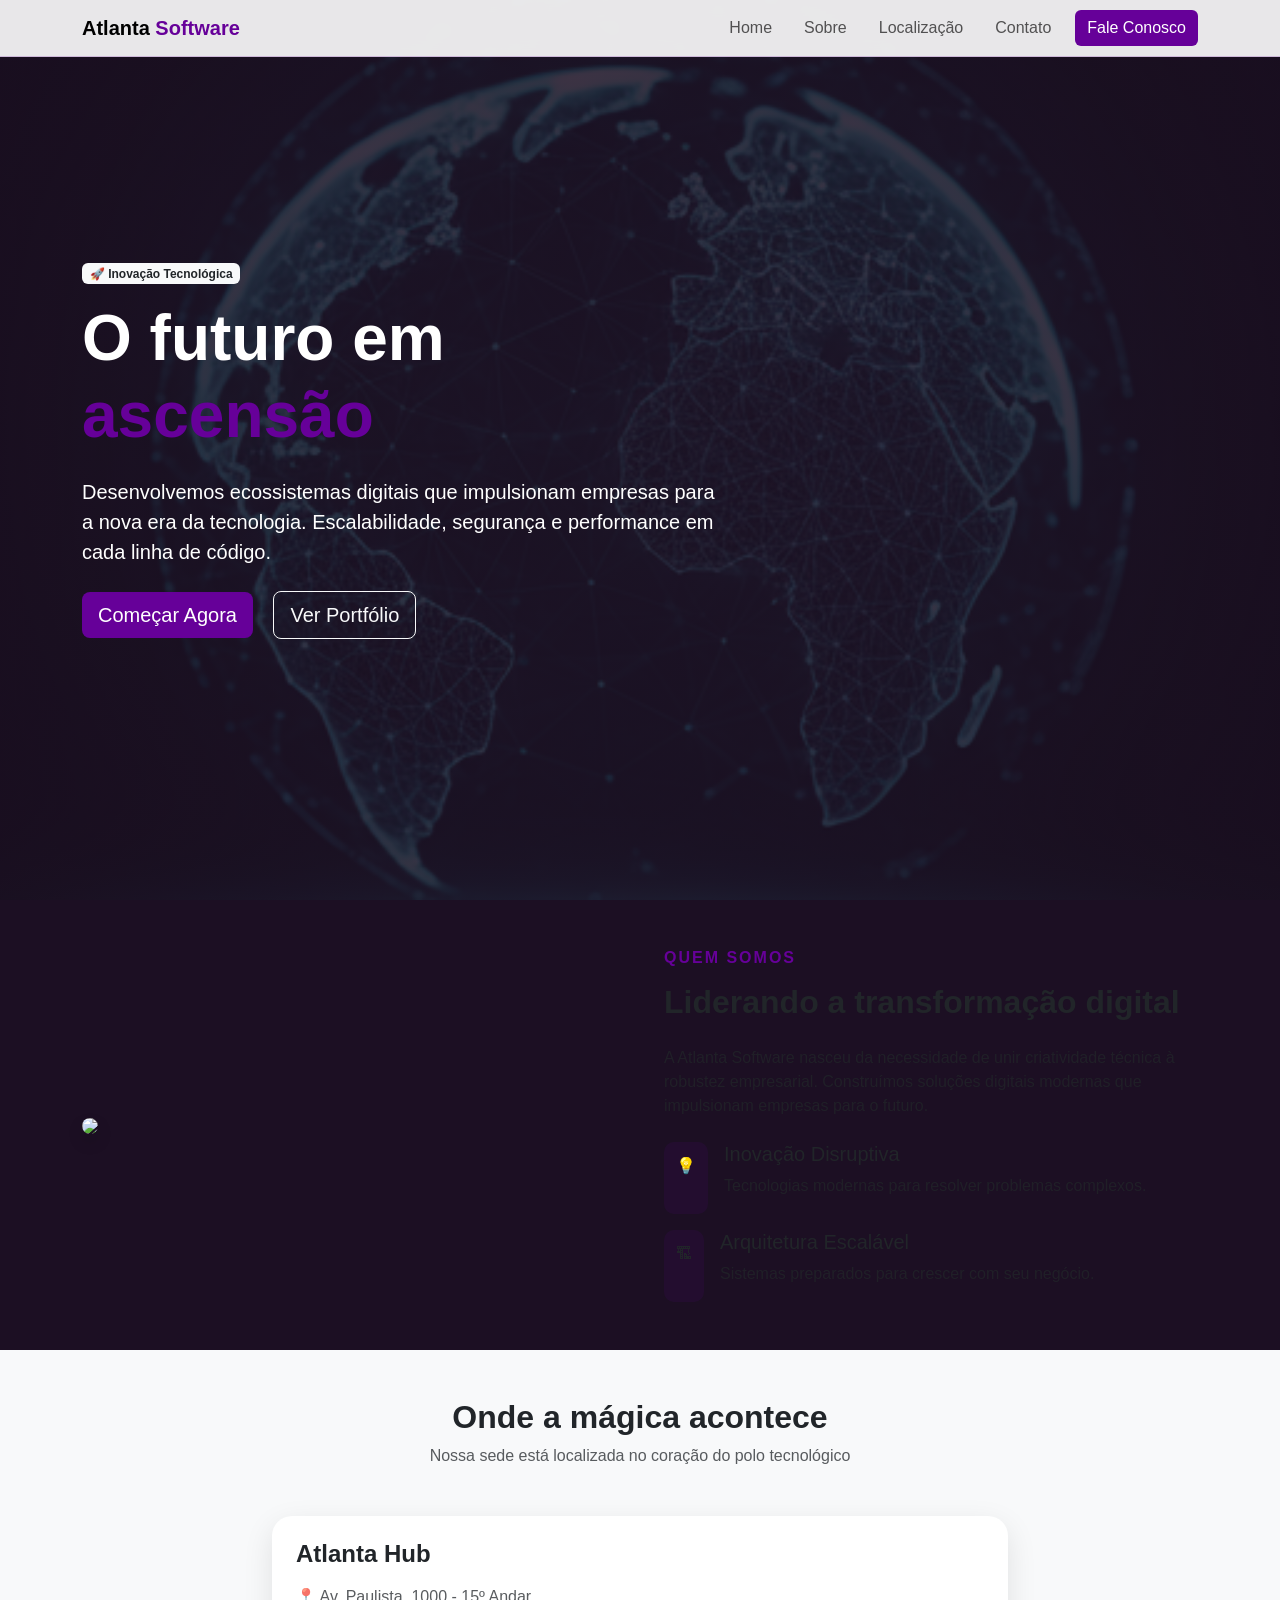
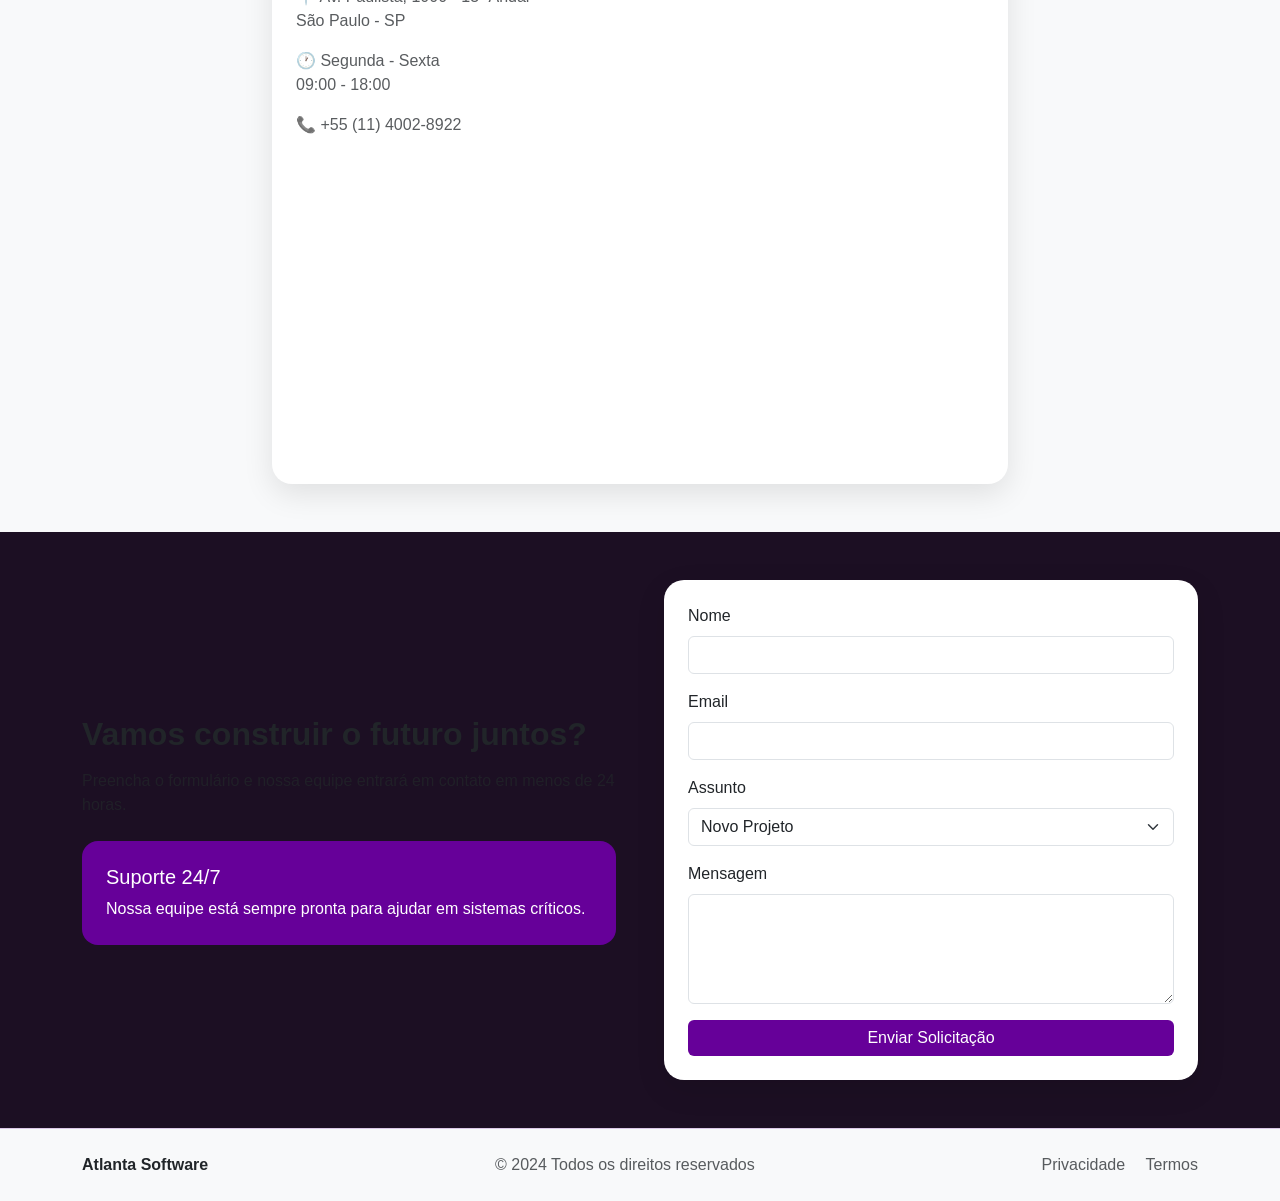
==== View/index.html @ e6441050 "parte visual do site" ====
<!DOCTYPE html>
<html lang="pt-BR">

<head>
<meta charset="UTF-8">
<meta name="viewport" content="width=device-width, initial-scale=1.0">

<title>Atlanta Software - O futuro em ascensão</title>
<link href="https://cdn.jsdelivr.net/npm/bootstrap@5.3.8/dist/css/bootstrap.min.css" rel="stylesheet" integrity="sha384-sRIl4kxILFvY47J16cr9ZwB07vP4J8+LH7qKQnuqkuIAvNWLzeN8tE5YBujZqJLB" crossorigin="anonymous">

<link rel="stylesheet" href="style.css">
<link rel="stylesheet" href="script.js">
</head>


<body>

<!-- NAVBAR -->
<nav class="navbar navbar-expand-lg fixed-top">
    <div class="container">
        <a class="navbar-brand fw-bold" href="#home">
            Atlanta <span style="color:#660099;">Software</span> 
        </a>

        <button class="navbar-toggler" data-bs-toggle="collapse" data-bs-target="#menu">
        <span class="navbar-toggler-icon"></span>
        </button>

        <div class="collapse navbar-collapse" id="menu">
            <ul class="navbar-nav ms-auto gap-3">

                <li class="nav-item">
                <a class="nav-link" href="#home">Home</a>
                </li>

                <li class="nav-item">
                <a class="nav-link" href="#sobre">Sobre</a>
                </li>

                <li class="nav-item">
                <a class="nav-link" href="#localizacao">Localização</a>
                </li>

                <li class="nav-item">
                <a class="nav-link" href="#contato">Contato</a>
                </li>

            </ul>

            <a class="btn btn-primary-custom ms-3">Fale Conosco</a>

        </div>
    </div>
</nav>

<!-- HOME -->
<section id="home" class="hero">

    <div class="container">

        <div class="row">
            <div class="col-lg-7">

                <span class="badge bg-light text-dark mb-3">
                🚀 Inovação Tecnológica
                </span>

                <h1 class="display-3 fw-bold mb-4">
                O futuro em <span style="color:#660099;">ascensão</span>
                </h1>

                <p class="lead mb-4">
                Desenvolvemos ecossistemas digitais que impulsionam empresas para a nova era da tecnologia.
                Escalabilidade, segurança e performance em cada linha de código.
                </p>

                <button class="btn btn-primary-custom btn-lg me-3">
                Começar Agora
                </button>

                <button class="btn btn-outline-light btn-lg">
                Ver Portfólio
                </button>

            </div>
        </div>

    </div>

</section>



<section id="sobre" class="py-5">

<div class="container">

<div class="row align-items-center g-5">

<div class="col-lg-6">

<img class="img-fluid rounded-4 shadow"
src="https://images.unsplash.com/photo-1551434678-e076c223a692">

</div>

<div class="col-lg-6">

<h6 class="section-title mb-3">
Quem Somos
</h6>

<h2 class="fw-bold mb-4">
Liderando a transformação digital
</h2>

<p class="text-muted mb-4">
A Atlanta Software nasceu da necessidade de unir criatividade técnica à robustez empresarial.
Construímos soluções digitais modernas que impulsionam empresas para o futuro.
</p>

<div class="d-flex gap-3 mb-3">

<div class="feature-icon">
💡
</div>

<div>
<h5>Inovação Disruptiva</h5>
<p class="text-muted">
Tecnologias modernas para resolver problemas complexos.
</p>
</div>

</div>

<div class="d-flex gap-3">

<div class="feature-icon">
🏗
</div>

<div>
<h5>Arquitetura Escalável</h5>
<p class="text-muted">
Sistemas preparados para crescer com seu negócio.
</p>
</div>

</div>

</div>

</div>

</div>

</section>


<!-- LOCALIZAÇÃO -->

<section id="localizacao" class="py-5 bg-light">

<div class="container">

<div class="text-center mb-5">

<h2 class="fw-bold">
Onde a mágica acontece
</h2>

<p class="text-muted">
Nossa sede está localizada no coração do polo tecnológico
</p>

</div>

<div class="row justify-content-center">

<div class="col-lg-8">

<div class="location-card p-4">

<h4 class="fw-bold mb-3">
Atlanta Hub
</h4>

<p class="text-muted">

📍 Av. Paulista, 1000 - 15º Andar<br>
São Paulo - SP

</p>

<p class="text-muted">

🕐 Segunda - Sexta<br>
09:00 - 18:00

</p>

<p class="text-muted">

📞 +55 (11) 4002-8922

</p>

<iframe
src="https://www.google.com/maps?q=Av%20Paulista&output=embed"
width="100%"
height="300"
style="border:0;border-radius:15px;">
</iframe>

</div>

</div>

</div>

</div>

</section>


<!-- CONTATO -->

<section id="contato" class="py-5">

<div class="container">

<div class="row g-5 align-items-center">

<div class="col-lg-6">

<h2 class="fw-bold mb-3">
Vamos construir o futuro juntos?
</h2>

<p class="text-muted mb-4">
Preencha o formulário e nossa equipe entrará em contato em menos de 24 horas.
</p>

<div class="p-4 text-white rounded-4" style="background:#660099">

<h5>Suporte 24/7</h5>

<p class="mb-0">
Nossa equipe está sempre pronta para ajudar em sistemas críticos.
</p>

</div>

</div>

<div class="col-lg-6">

<div class="contact-card p-4">

<form>

<div class="mb-3">
<label class="form-label">Nome</label>
<input type="text" class="form-control">
</div>

<div class="mb-3">
<label class="form-label">Email</label>
<input type="email" class="form-control">
</div>

<div class="mb-3">
<label class="form-label">Assunto</label>
<select class="form-select">
<option>Novo Projeto</option>
<option>Consultoria</option>
<option>Suporte</option>
</select>
</div>

<div class="mb-3">
<label class="form-label">Mensagem</label>
<textarea class="form-control" rows="4"></textarea>
</div>

<button class="btn btn-primary-custom w-100">
Enviar Solicitação
</button>

</form>

</div>

</div>

</div>

</div>

</section>


<!-- FOOTER -->

<footer class="py-4 bg-light">

<div class="container">

<div class="d-flex flex-column flex-md-row justify-content-between align-items-center">

<strong>Atlanta Software</strong>

<p class="text-muted mb-0">
© 2024 Todos os direitos reservados
</p>

<div>

<a href="#" class="me-3 text-decoration-none text-muted">
Privacidade
</a>

<a href="#" class="text-decoration-none text-muted">
Termos
</a>

</div>

</div>

</div>

</footer>


<script src="https://cdn.jsdelivr.net/npm/bootstrap@5.3.8/dist/js/bootstrap.bundle.min.js" integrity="sha384-FKyoEForCGlyvwx9Hj09JcYn3nv7wiPVlz7YYwJrWVcXK/BmnVDxM+D2scQbITxI" crossorigin="anonymous"></script>

</body>
</html>
---- View/style.css ----
body{
font-family: 'Space Grotesk', sans-serif;
background:#1c0f23;
}

:root{
--primary:#660099;
--dark:#1c0f23;
}

.navbar{
background:rgba(255,255,255,0.9);
backdrop-filter:blur(10px);
border-bottom:1px solid rgba(102,0,153,0.2);
}

.btn-primary-custom{
background:var(--primary);
color:white;
border:none;
}

.btn-primary-custom:hover{
background:#53007a;
}

.hero{
min-height:100vh;
display:flex;
align-items:center;
background-image:
linear-gradient(rgba(28,15,35,0.85),rgba(28,15,35,0.85)),
url("../View/image/world.png");
background-size:cover;
background-position:center;
color:white;
}

.section-title{
color:var(--primary);
font-weight:bold;
text-transform:uppercase;
letter-spacing:2px;
}

.feature-icon{
background:rgba(102,0,153,0.1);
padding:12px;
border-radius:10px;
}

.location-card{
background:white;
border-radius:20px;
box-shadow:0 10px 30px rgba(0,0,0,0.1);
}

.contact-card{
background:white;
border-radius:20px;
box-shadow:0 10px 30px rgba(0,0,0,0.1);
}

footer{
border-top:1px solid rgba(102,0,153,0.2);
}
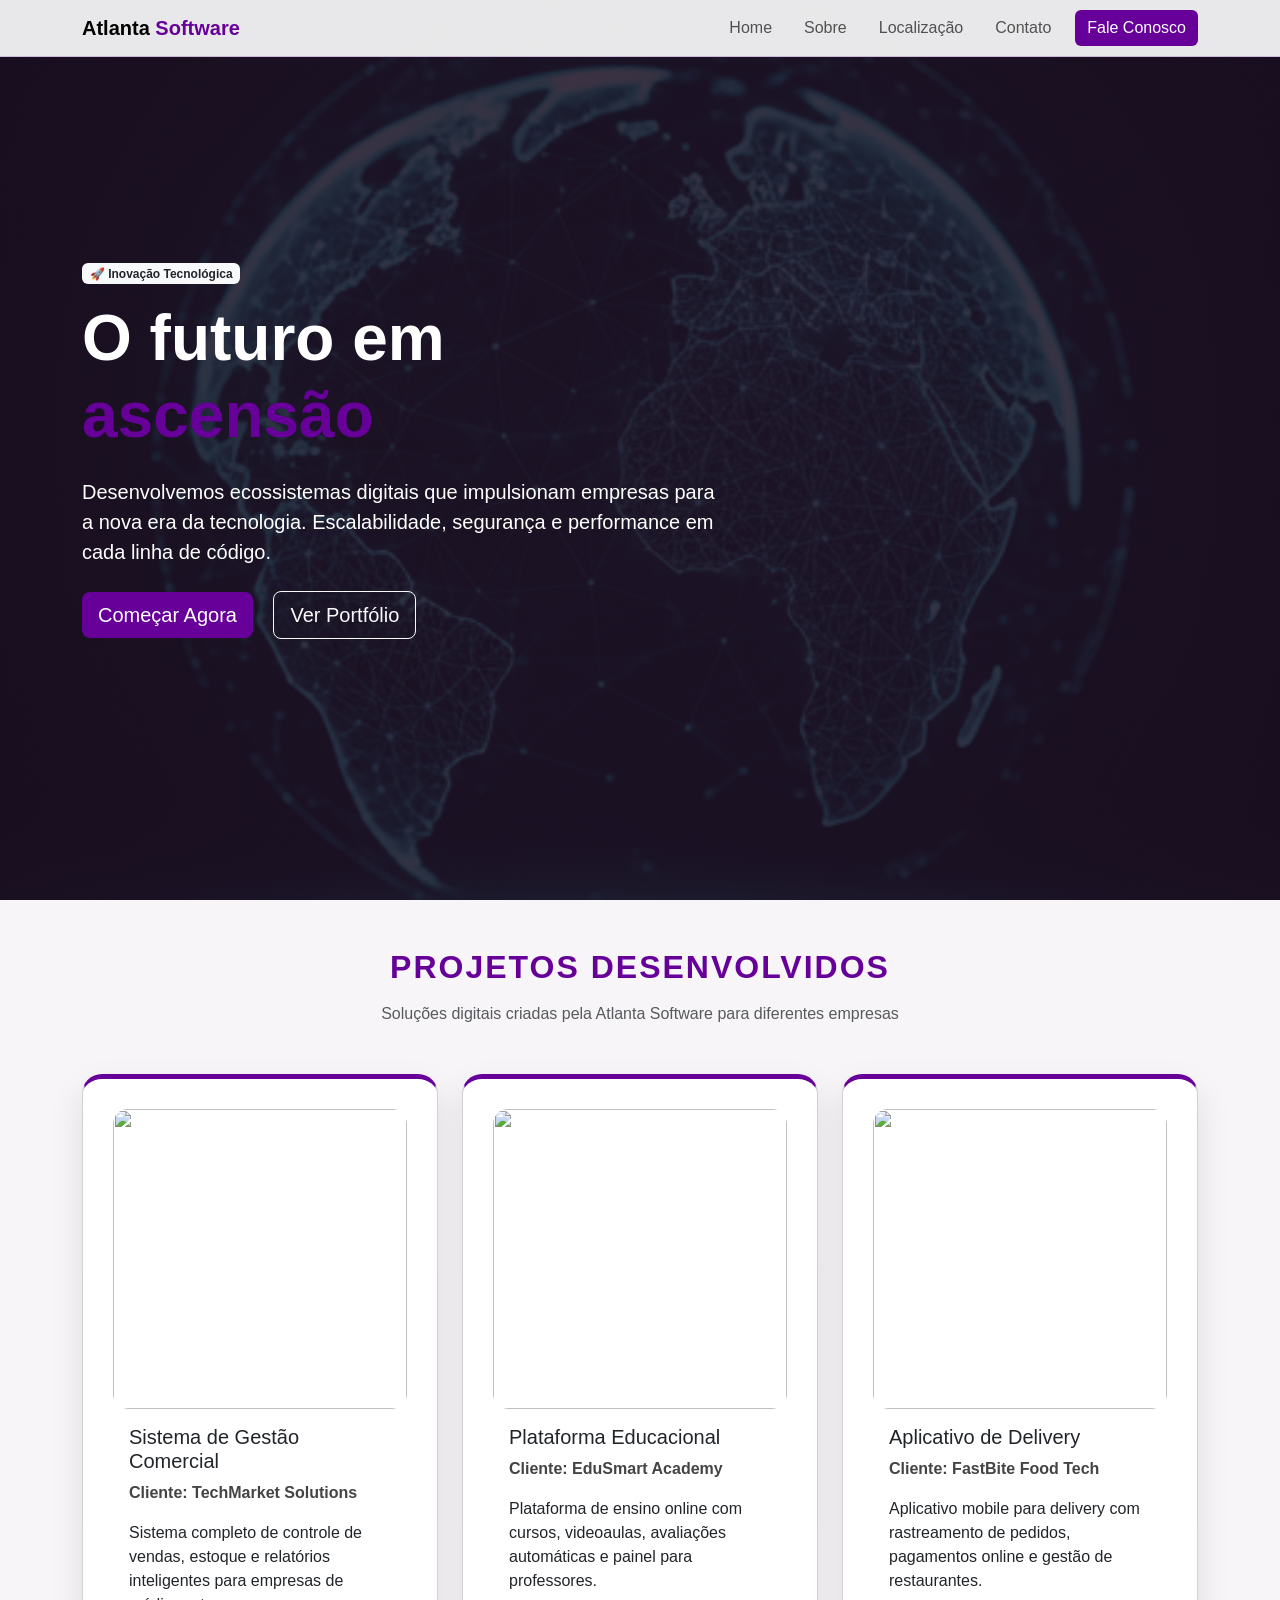
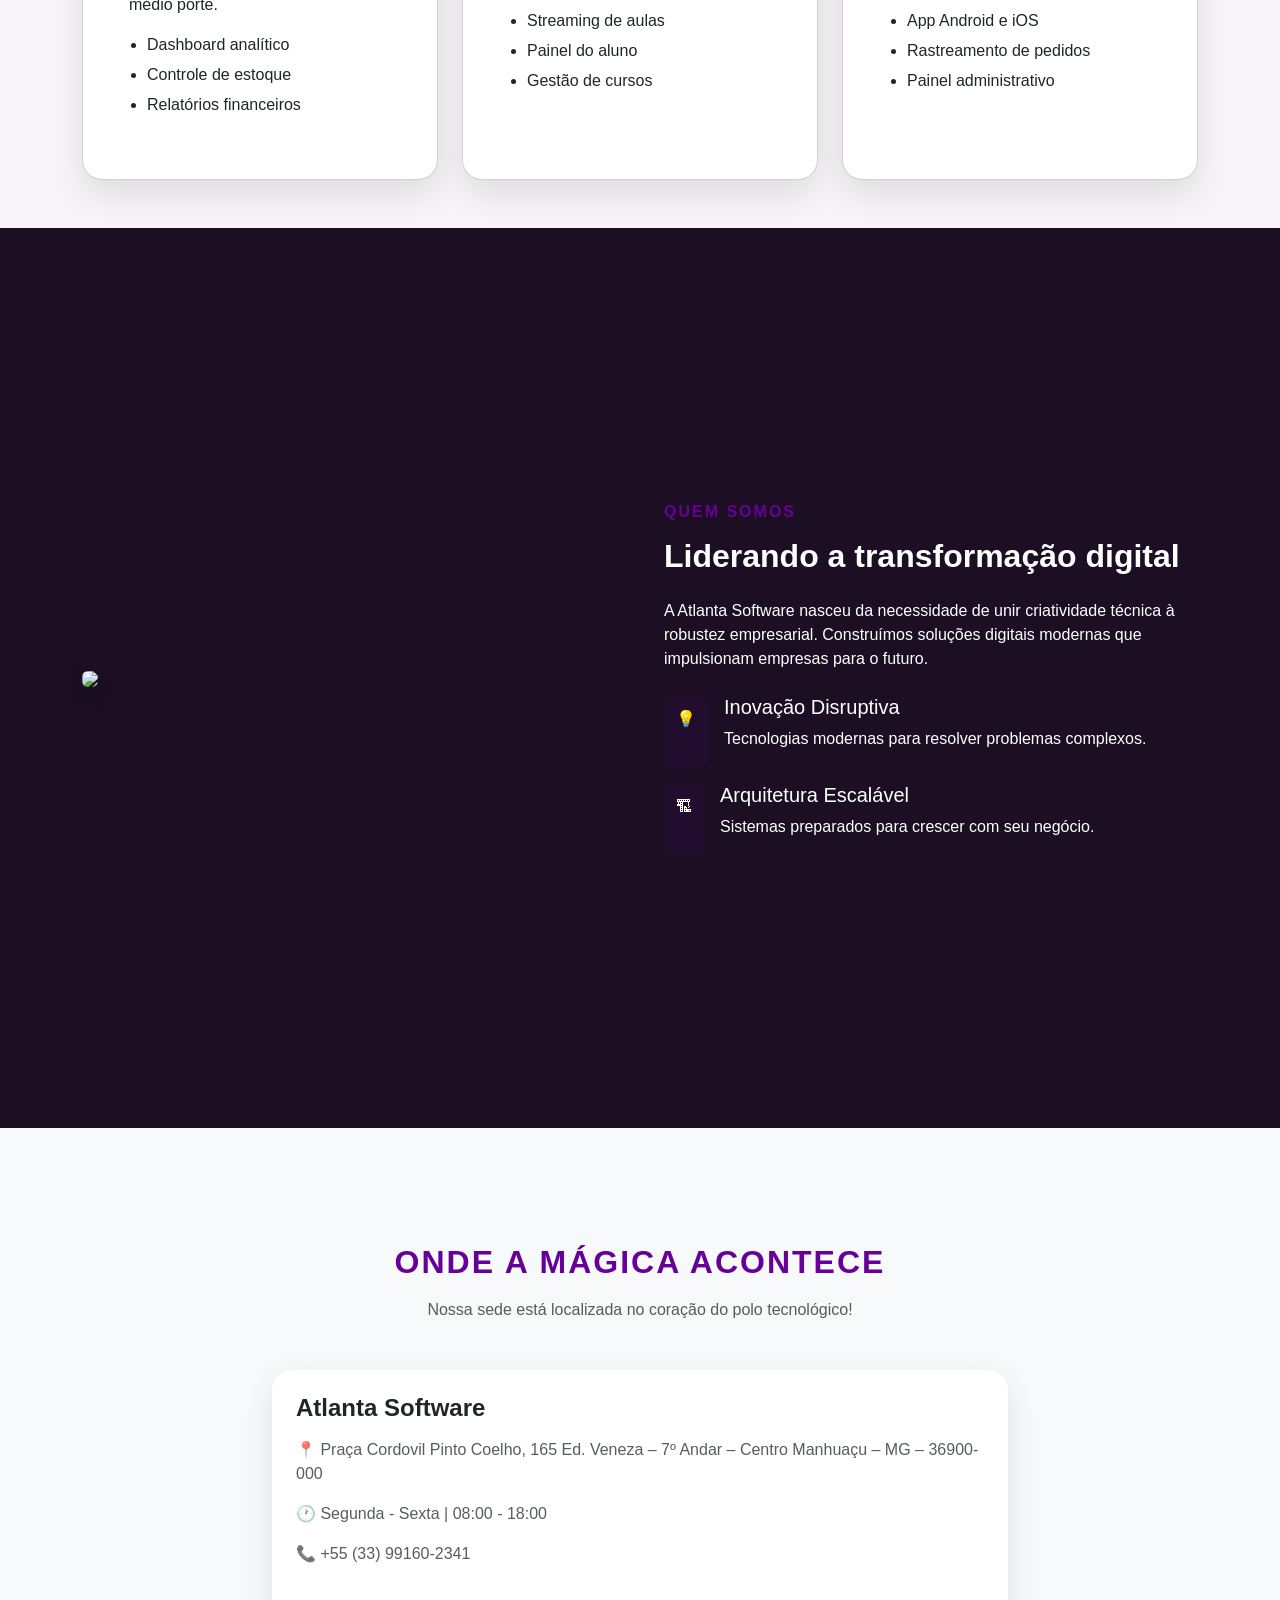
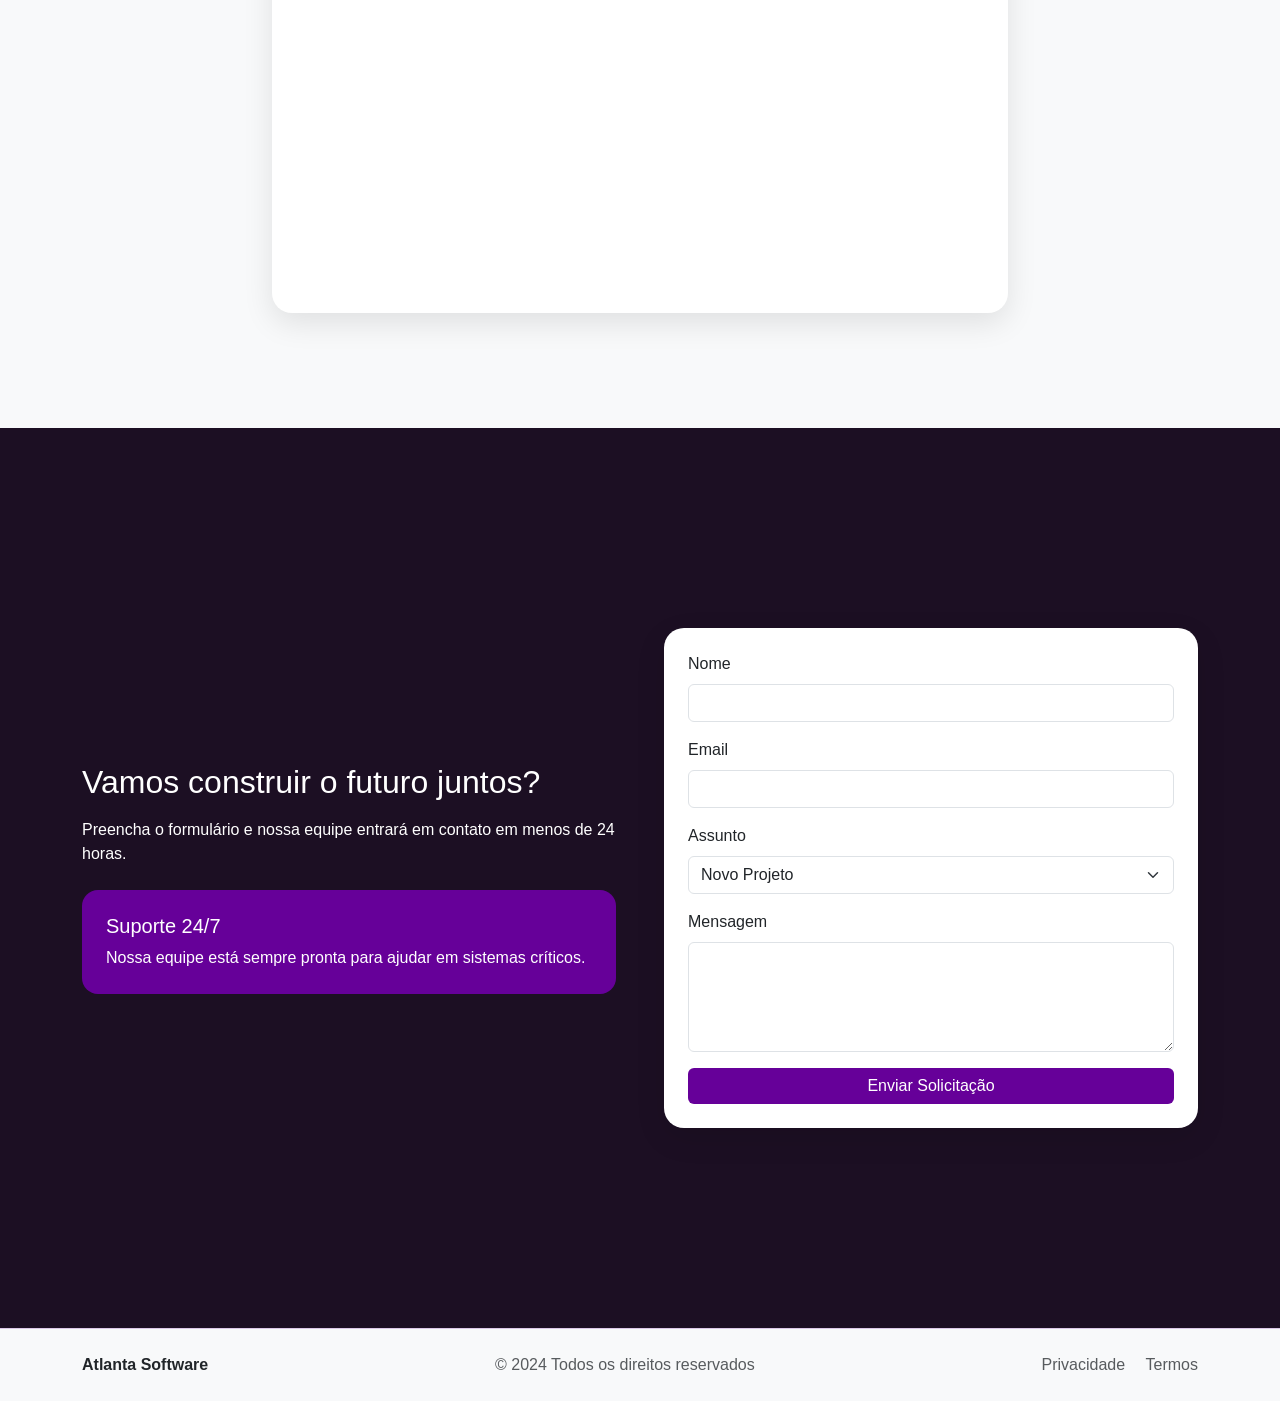
==== commit 30f2e395: "projetos desenvolvidos" ====
--- a/View/index.html
+++ b/View/index.html
@@ -55,7 +55,6 @@
 
 <!-- HOME -->
 <section id="home" class="hero">
-
     <div class="container">
 
         <div class="row">
@@ -86,253 +85,278 @@
         </div>
 
     </div>
-
-</section>
-
-
-
+</section>
+
+<!-- PROJETOS -->
+<section id="projetos" class="py-5">
+    <div class="container">
+
+        <div class="text-center mb-5">
+            <h2 class="section-title mb-3">Projetos Desenvolvidos</h2>
+
+            <p class="text-muted">
+            Soluções digitais criadas pela Atlanta Software para diferentes empresas
+            </p>
+        </div>
+
+        <div class="row g-4">
+
+            <!-- Projeto 1 -->    
+            <div class="col-md-6 col-lg-4">
+                <div class="card projeto-card h-100">
+
+                    <img src="../View/image/PROJ1.jpg"
+                    class="card-img-top">
+
+                    <div class="card-body">
+                        <h5 class="card-title">Sistema de Gestão Comercial</h5>
+
+                        <p class="projeto-cliente">
+                        Cliente: TechMarket Solutions
+                        </p>
+
+                        <p class="card-text">
+                        Sistema completo de controle de vendas, estoque e relatórios
+                        inteligentes para empresas de médio porte.
+                        </p>
+
+                        <ul>
+                        <li>Dashboard analítico</li>
+                        <li>Controle de estoque</li>
+                        <li>Relatórios financeiros</li>
+                        </ul>
+                    </div>
+
+                </div>
+
+            </div>
+
+
+            <!-- Projeto 2 -->
+            <div class="col-md-6 col-lg-4">
+                <div class="card projeto-card h-100">
+
+                    <img src="../View/image/PROJ2.jpg"
+                    class="card-img-top">
+
+                    <div class="card-body">
+                        <h5 class="card-title">Plataforma Educacional</h5>
+
+                        <p class="projeto-cliente">
+                        Cliente: EduSmart Academy
+                        </p>
+
+                        <p class="card-text">
+                        Plataforma de ensino online com cursos, videoaulas,
+                        avaliações automáticas e painel para professores.
+                        </p>
+
+                        <ul>
+                        <li>Streaming de aulas</li>
+                        <li>Painel do aluno</li>
+                        <li>Gestão de cursos</li>
+                        </ul>
+                    </div>
+
+                </div>
+            </div>
+
+            <!-- Projeto 3 -->
+            <div class="col-md-6 col-lg-4">
+                <div class="card projeto-card h-100">
+
+                    <img src="../View/image/PROJ3.jpg"
+                    class="card-img-top">
+
+                    <div class="card-body">
+                        <h5 class="card-title">Aplicativo de Delivery</h5>
+
+                        <p class="projeto-cliente">
+                        Cliente: FastBite Food Tech
+                        </p>
+
+                        <p class="card-text">
+                        Aplicativo mobile para delivery com rastreamento
+                        de pedidos, pagamentos online e gestão de restaurantes.
+                        </p>
+
+                        <ul>
+                        <li>App Android e iOS</li>
+                        <li>Rastreamento de pedidos</li>
+                        <li>Painel administrativo</li>
+                        </ul>
+                    </div>
+                </div>
+            </div>
+
+        </div>
+
+    </div>
+</section>
+
+<!-- SOBRE -->
 <section id="sobre" class="py-5">
-
-<div class="container">
-
-<div class="row align-items-center g-5">
-
-<div class="col-lg-6">
-
-<img class="img-fluid rounded-4 shadow"
-src="https://images.unsplash.com/photo-1551434678-e076c223a692">
-
-</div>
-
-<div class="col-lg-6">
-
-<h6 class="section-title mb-3">
-Quem Somos
-</h6>
-
-<h2 class="fw-bold mb-4">
-Liderando a transformação digital
-</h2>
-
-<p class="text-muted mb-4">
-A Atlanta Software nasceu da necessidade de unir criatividade técnica à robustez empresarial.
-Construímos soluções digitais modernas que impulsionam empresas para o futuro.
-</p>
-
-<div class="d-flex gap-3 mb-3">
-
-<div class="feature-icon">
-💡
-</div>
-
-<div>
-<h5>Inovação Disruptiva</h5>
-<p class="text-muted">
-Tecnologias modernas para resolver problemas complexos.
-</p>
-</div>
-
-</div>
-
-<div class="d-flex gap-3">
-
-<div class="feature-icon">
-🏗
-</div>
-
-<div>
-<h5>Arquitetura Escalável</h5>
-<p class="text-muted">
-Sistemas preparados para crescer com seu negócio.
-</p>
-</div>
-
-</div>
-
-</div>
-
-</div>
-
-</div>
-
+    <div class="container">
+
+        <div class="row align-items-center g-5">
+                <div class="col-lg-6">
+                    <img class="img-fluid rounded-2 shadow"
+                    src="../View/image/modelo.jpg">
+                </div>
+
+                <div class="col-lg-6 text-white">
+                    <h6 class="section-title mb-3"> Quem Somos </h6>
+                    <h2 class="fw-bold mb-4"> Liderando a transformação digital </h2>
+                    <p class="mb-4 fst-normal">
+                    A Atlanta Software nasceu da necessidade de unir criatividade técnica à robustez empresarial.
+                    Construímos soluções digitais modernas que impulsionam empresas para o futuro.
+                    </p>
+
+                    <div class="d-flex gap-3 mb-3">
+                        <div class="feature-icon">💡</div>
+                        <div>
+                            <h5>Inovação Disruptiva</h5>
+                            <p class="fst-normal">Tecnologias modernas para resolver problemas complexos.</p>
+                        </div>
+                    </div>
+
+                    <div class="d-flex gap-3">
+                        <div class="feature-icon">🏗</div>
+                        <div>
+                            <h5>Arquitetura Escalável</h5>
+                            <p class="fst-normal">Sistemas preparados para crescer com seu negócio.</p>
+                        </div>
+                    </div>
+                </div>
+        </div>
+
+    </div>
 </section>
 
 
 <!-- LOCALIZAÇÃO -->
-
 <section id="localizacao" class="py-5 bg-light">
-
-<div class="container">
-
-<div class="text-center mb-5">
-
-<h2 class="fw-bold">
-Onde a mágica acontece
-</h2>
-
-<p class="text-muted">
-Nossa sede está localizada no coração do polo tecnológico
-</p>
-
-</div>
-
-<div class="row justify-content-center">
-
-<div class="col-lg-8">
-
-<div class="location-card p-4">
-
-<h4 class="fw-bold mb-3">
-Atlanta Hub
-</h4>
-
-<p class="text-muted">
-
-📍 Av. Paulista, 1000 - 15º Andar<br>
-São Paulo - SP
-
-</p>
-
-<p class="text-muted">
-
-🕐 Segunda - Sexta<br>
-09:00 - 18:00
-
-</p>
-
-<p class="text-muted">
-
-📞 +55 (11) 4002-8922
-
-</p>
-
-<iframe
-src="https://www.google.com/maps?q=Av%20Paulista&output=embed"
-width="100%"
-height="300"
-style="border:0;border-radius:15px;">
-</iframe>
-
-</div>
-
-</div>
-
-</div>
-
-</div>
-
+    <div class="container">
+
+        <div class="text-center mb-5">
+            <h2 class="section-title mb-3">
+            Onde a mágica acontece
+            </h2>
+
+            <p class="text-muted">
+            Nossa sede está localizada no coração do polo tecnológico!
+            </p>
+        </div>
+
+        <div class="row justify-content-center">
+            <div class="col-lg-8">
+                <div class="location-card p-4">
+                    <h4 class="fw-bold mb-3"> Atlanta Software </h4>
+
+                    <p class="text-muted">📍 Praça Cordovil Pinto Coelho, 165 Ed. Veneza – 7º Andar – Centro Manhuaçu – MG – 36900-000</p>
+
+                    <p class="text-muted">🕐 Segunda - Sexta | 08:00 - 18:00 </p>
+
+                    <p class="text-muted"> 📞 +55 (33) 99160-2341 </p>
+
+                    <iframe
+                        src="https://www.google.com/maps/embed?pb=!1m18!1m12!1m3!1d7486.0729296639165!2d-42.04357100642091!3d-20.2573224!2m3!1f0!2f0!3f0!3m2!1i1024!2i768!4f13.1!3m3!1m2!1s0xbb03e64a7d67b3%3A0xe2b5418322b413de!2sPra%C3%A7a%20Cordovil%20Pinto%20Coelho!5e0!3m2!1spt-BR!2sbr!4v1773169496771!5m2!1spt-BR!2sbr"
+                        width="100%"
+                        height="300"
+                        style="border:0;border-radius:15px;">
+                    </iframe>
+                </div>
+            </div>
+        </div>
+
+    </div>
 </section>
 
 
 <!-- CONTATO -->
-
 <section id="contato" class="py-5">
-
-<div class="container">
-
-<div class="row g-5 align-items-center">
-
-<div class="col-lg-6">
-
-<h2 class="fw-bold mb-3">
-Vamos construir o futuro juntos?
-</h2>
-
-<p class="text-muted mb-4">
-Preencha o formulário e nossa equipe entrará em contato em menos de 24 horas.
-</p>
-
-<div class="p-4 text-white rounded-4" style="background:#660099">
-
-<h5>Suporte 24/7</h5>
-
-<p class="mb-0">
-Nossa equipe está sempre pronta para ajudar em sistemas críticos.
-</p>
-
-</div>
-
-</div>
-
-<div class="col-lg-6">
-
-<div class="contact-card p-4">
-
-<form>
-
-<div class="mb-3">
-<label class="form-label">Nome</label>
-<input type="text" class="form-control">
-</div>
-
-<div class="mb-3">
-<label class="form-label">Email</label>
-<input type="email" class="form-control">
-</div>
-
-<div class="mb-3">
-<label class="form-label">Assunto</label>
-<select class="form-select">
-<option>Novo Projeto</option>
-<option>Consultoria</option>
-<option>Suporte</option>
-</select>
-</div>
-
-<div class="mb-3">
-<label class="form-label">Mensagem</label>
-<textarea class="form-control" rows="4"></textarea>
-</div>
-
-<button class="btn btn-primary-custom w-100">
-Enviar Solicitação
-</button>
-
-</form>
-
-</div>
-
-</div>
-
-</div>
-
-</div>
-
+    <div class="container">
+
+        <div class="row g-5 align-items-center">
+            <div class="col-lg-6 text-white">
+                <h2 class="fst-normal mb-3">
+                Vamos construir o futuro juntos?
+                </h2>
+
+                <p class="fst-normal mb-4">
+                Preencha o formulário e nossa equipe entrará em contato em menos de 24 horas.
+                </p>
+
+                <div class="p-4 text-white rounded-4" style="background:#660099">
+                    <h5>Suporte 24/7</h5>
+
+                    <p class="mb-0">Nossa equipe está sempre pronta para ajudar em sistemas críticos.</p>
+                </div>
+
+            </div>
+
+            <div class="col-lg-6">
+                <div class="contact-card p-4">
+                    <form>
+                        <div class="mb-3">
+                            <label class="form-label">Nome</label>
+                            <input type="text" class="form-control">
+                        </div>
+
+                        <div class="mb-3">
+                            <label class="form-label">Email</label>
+                            <input type="email" class="form-control">
+                        </div>
+
+                        <div class="mb-3">
+                            <label class="form-label">Assunto</label>
+                            <select class="form-select">
+                                <option>Novo Projeto</option>
+                                <option>Consultoria</option>
+                                <option>Suporte</option>
+                            </select>
+                        </div>
+
+                        <div class="mb-3">
+                            <label class="form-label">Mensagem</label>
+                            <textarea class="form-control" rows="4"></textarea>
+                        </div>
+
+                        <button class="btn btn-primary-custom w-100">
+                            Enviar Solicitação
+                        </button>
+                    </form>
+                </div>
+            </div>
+        </div>
+
+    </div>
 </section>
 
 
 <!-- FOOTER -->
-
 <footer class="py-4 bg-light">
-
-<div class="container">
-
-<div class="d-flex flex-column flex-md-row justify-content-between align-items-center">
-
-<strong>Atlanta Software</strong>
-
-<p class="text-muted mb-0">
-© 2024 Todos os direitos reservados
-</p>
-
-<div>
-
-<a href="#" class="me-3 text-decoration-none text-muted">
-Privacidade
-</a>
-
-<a href="#" class="text-decoration-none text-muted">
-Termos
-</a>
-
-</div>
-
-</div>
-
-</div>
-
+    <div class="container">
+        <div class="d-flex flex-column flex-md-row justify-content-between align-items-center">
+            <strong>Atlanta Software</strong>
+
+            <p class="text-muted mb-0">
+            © 2024 Todos os direitos reservados
+            </p>
+
+            <div>
+                <a href="#" class="me-3 text-decoration-none text-muted">
+                Privacidade
+                </a>
+
+                <a href="#" class="text-decoration-none text-muted">
+                Termos
+                </a>
+            </div>
+
+        </div>
+    </div>
 </footer>
-
 
 <script src="https://cdn.jsdelivr.net/npm/bootstrap@5.3.8/dist/js/bootstrap.bundle.min.js" integrity="sha384-FKyoEForCGlyvwx9Hj09JcYn3nv7wiPVlz7YYwJrWVcXK/BmnVDxM+D2scQbITxI" crossorigin="anonymous"></script>
 
--- a/View/style.css
+++ b/View/style.css
@@ -24,10 +24,13 @@
 background:#53007a;
 }
 
-.hero{
+section{
 min-height:100vh;
 display:flex;
 align-items:center;
+}
+
+.hero{
 background-image:
 linear-gradient(rgba(28,15,35,0.85),rgba(28,15,35,0.85)),
 url("../View/image/world.png");
@@ -35,6 +38,7 @@
 background-position:center;
 color:white;
 }
+
 
 .section-title{
 color:var(--primary);
@@ -63,4 +67,117 @@
 
 footer{
 border-top:1px solid rgba(102,0,153,0.2);
+}
+
+.carousel-control-prev,
+.carousel-control-next{
+width:50px;
+height:50px;
+background:#660099;
+border-radius:50%;
+top:50%;
+transform:translateY(-50%);
+}
+
+/* ===== CARROSSEL PROJETOS ===== */
+
+#projetos{
+background:#f7f5f8;
+}
+
+/* card do projeto */
+
+.projeto-card{
+background:white;
+border-radius:20px;
+padding:30px;
+box-shadow:0 15px 35px rgba(0,0,0,0.1);
+border-top:5px solid #660099;
+}
+
+.projeto-card img{
+border-radius:15px;
+height:300px;
+object-fit:cover;
+}
+
+/* titulo */
+
+.projeto-card h3{
+color:#660099;
+font-weight:700;
+}
+
+/* nome da empresa */
+
+.projeto-cliente{
+font-weight:600;
+color:#444;
+}
+
+/* lista */
+
+.projeto-card ul{
+padding-left:18px;
+}
+
+.projeto-card ul li{
+margin-bottom:6px;
+}
+
+/* ===== SETAS DO CARROSSEL ===== */
+
+/* posição das setas */
+
+.carousel-control-prev{
+left:-80px;
+}
+
+.carousel-control-next{
+right:-80px;
+}
+
+/* estilo das setas */
+
+.carousel-control-prev,
+.carousel-control-next{
+width:55px;
+height:55px;
+background:#660099;
+border-radius:50%;
+top:50%;
+transform:translateY(-50%);
+opacity:1;
+}
+
+/* cor da seta */
+
+.carousel-control-prev-icon,
+.carousel-control-next-icon{
+filter:invert(1);
+}
+
+/* efeito hover */
+
+.carousel-control-prev:hover,
+.carousel-control-next:hover{
+background:#4b0073;
+}
+
+/* responsivo */
+
+@media (max-width: 768px){
+
+.carousel-control-prev{
+left:-10px;
+}
+
+.carousel-control-next{
+right:-10px;
+}
+
+.projeto-card img{
+height:200px;
+}
+
 }
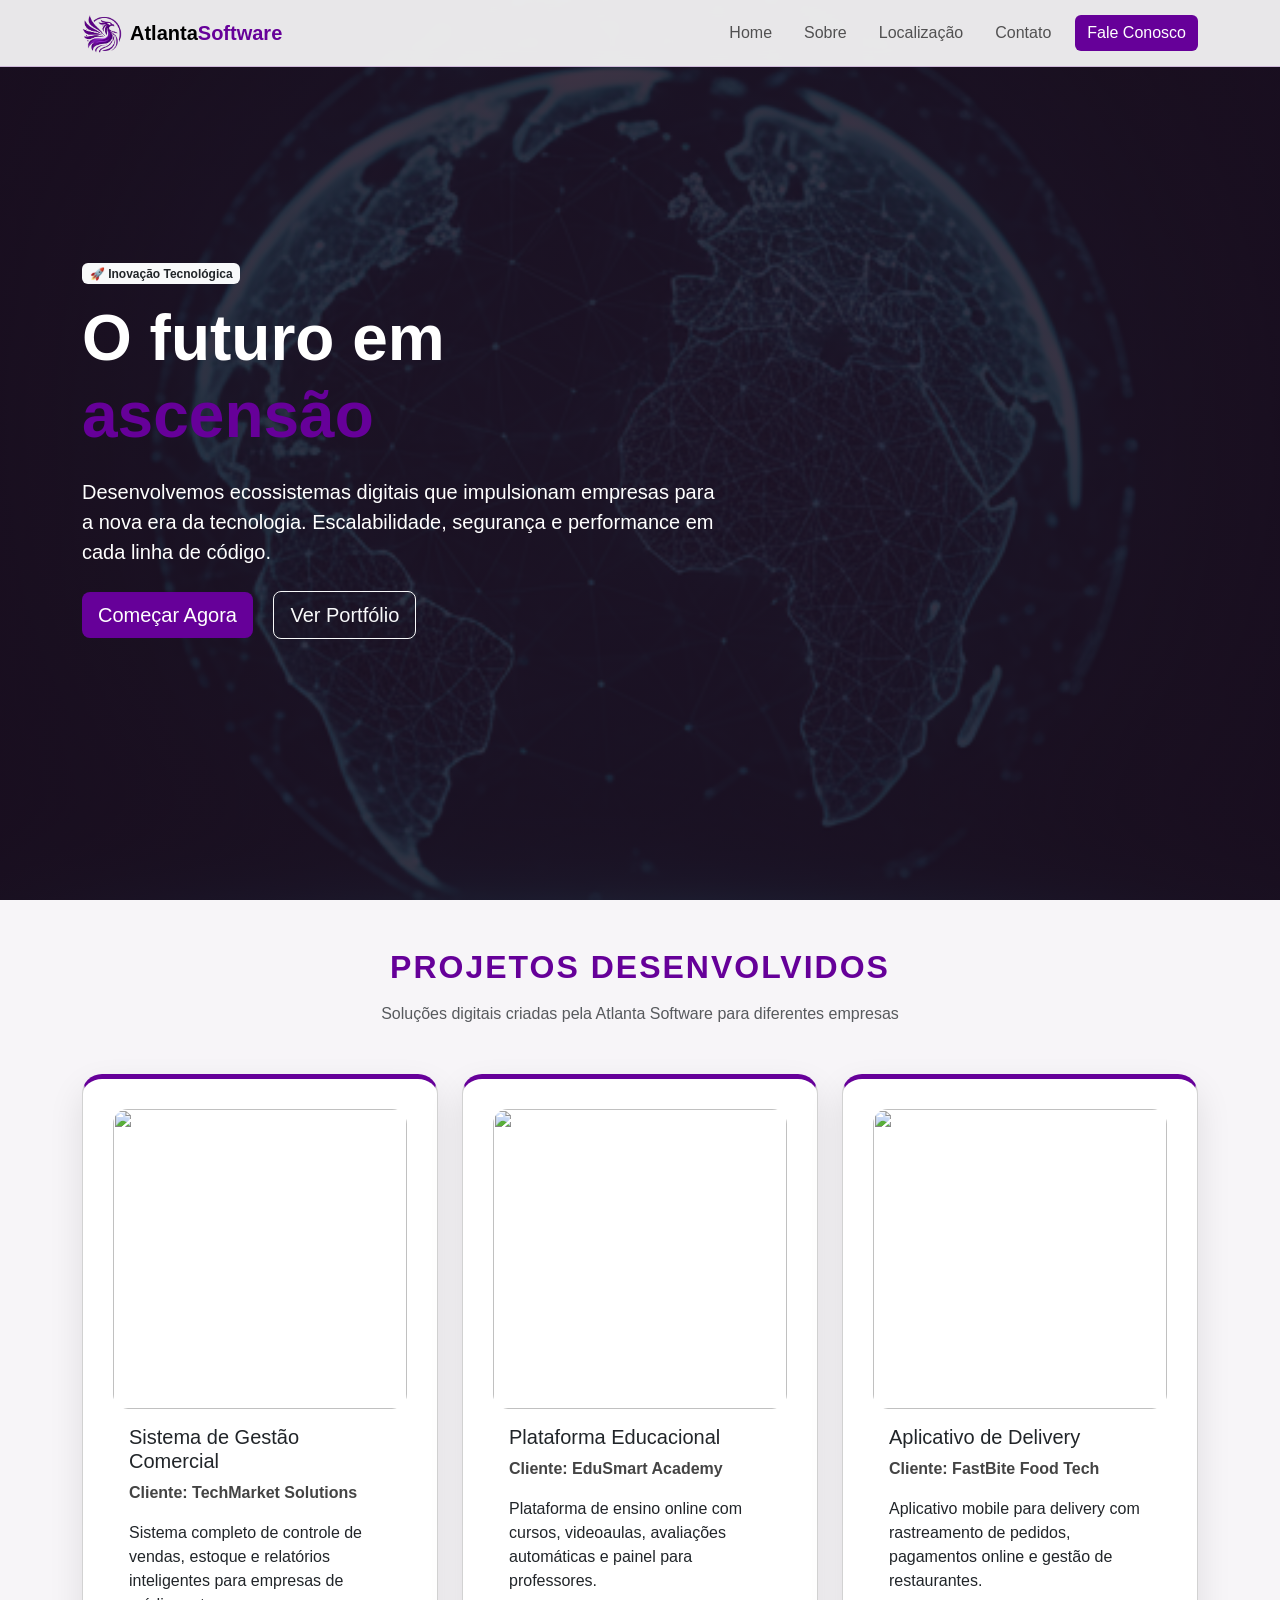
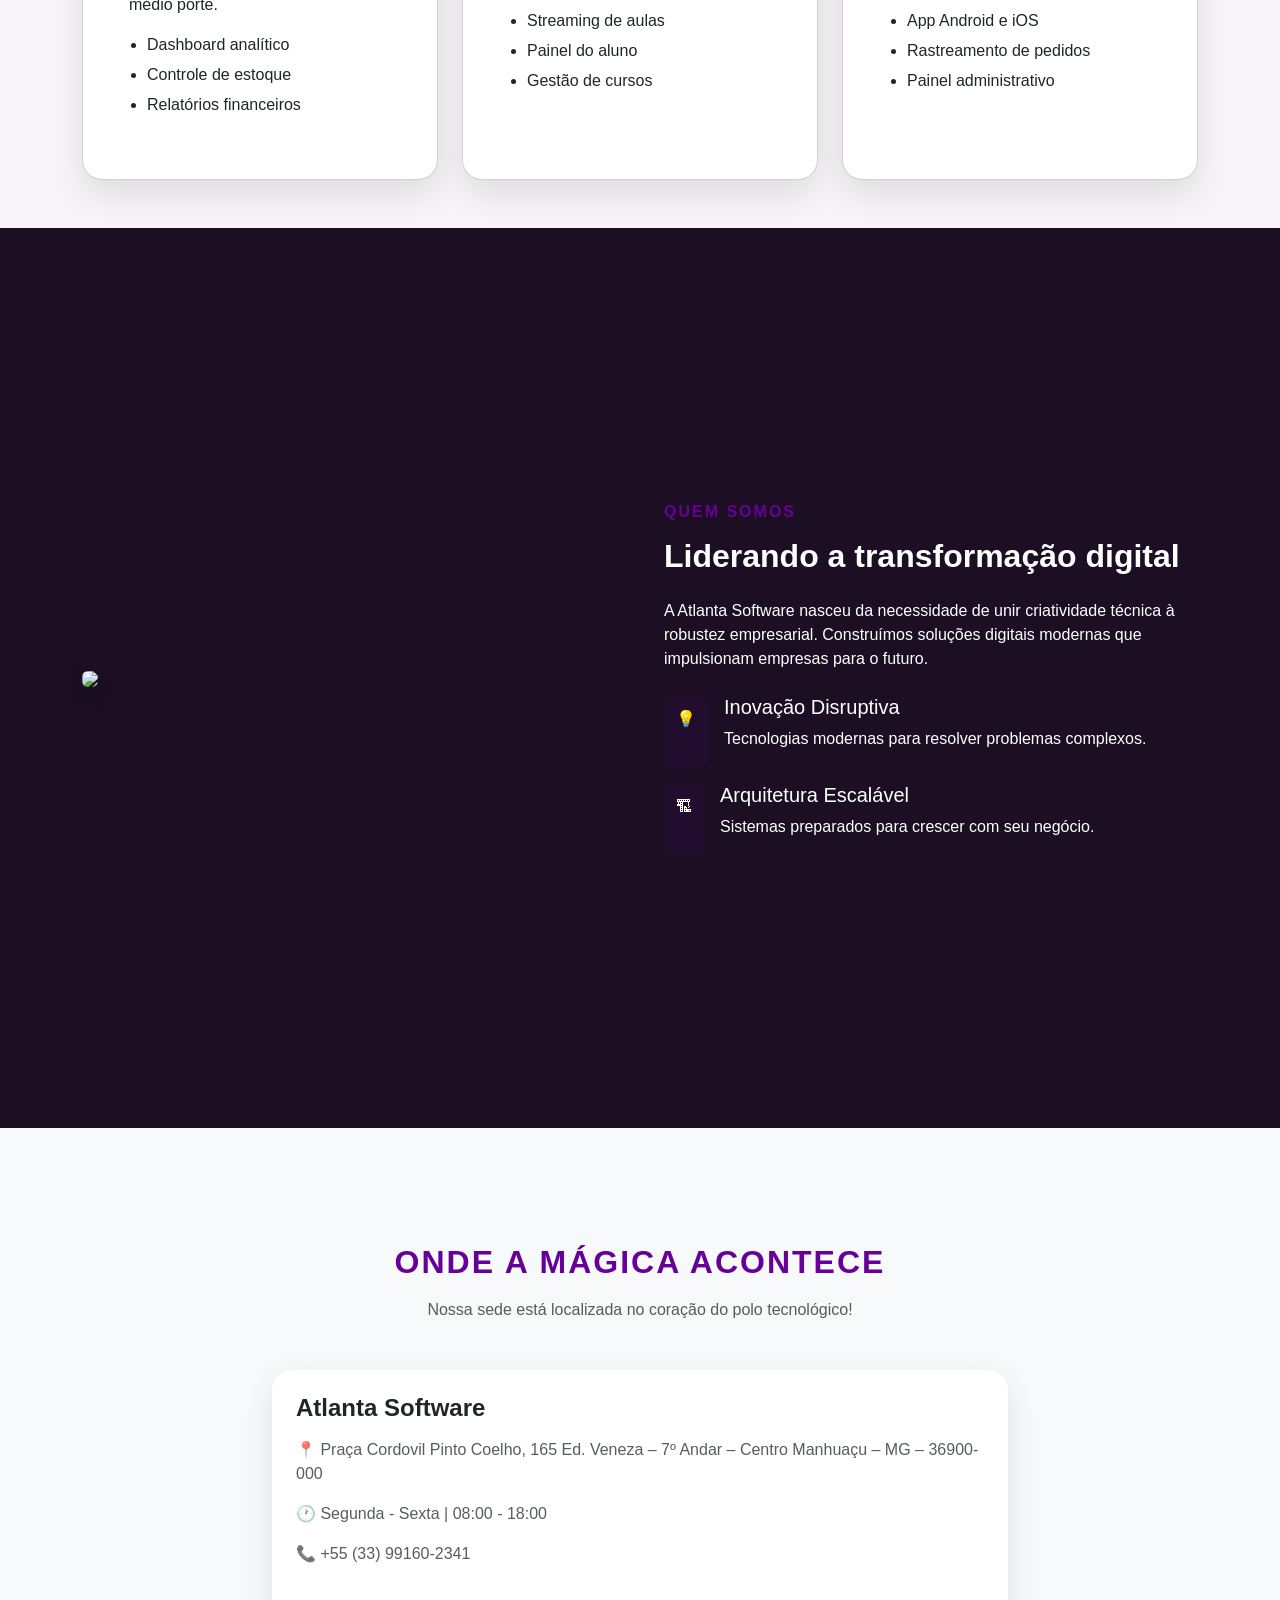
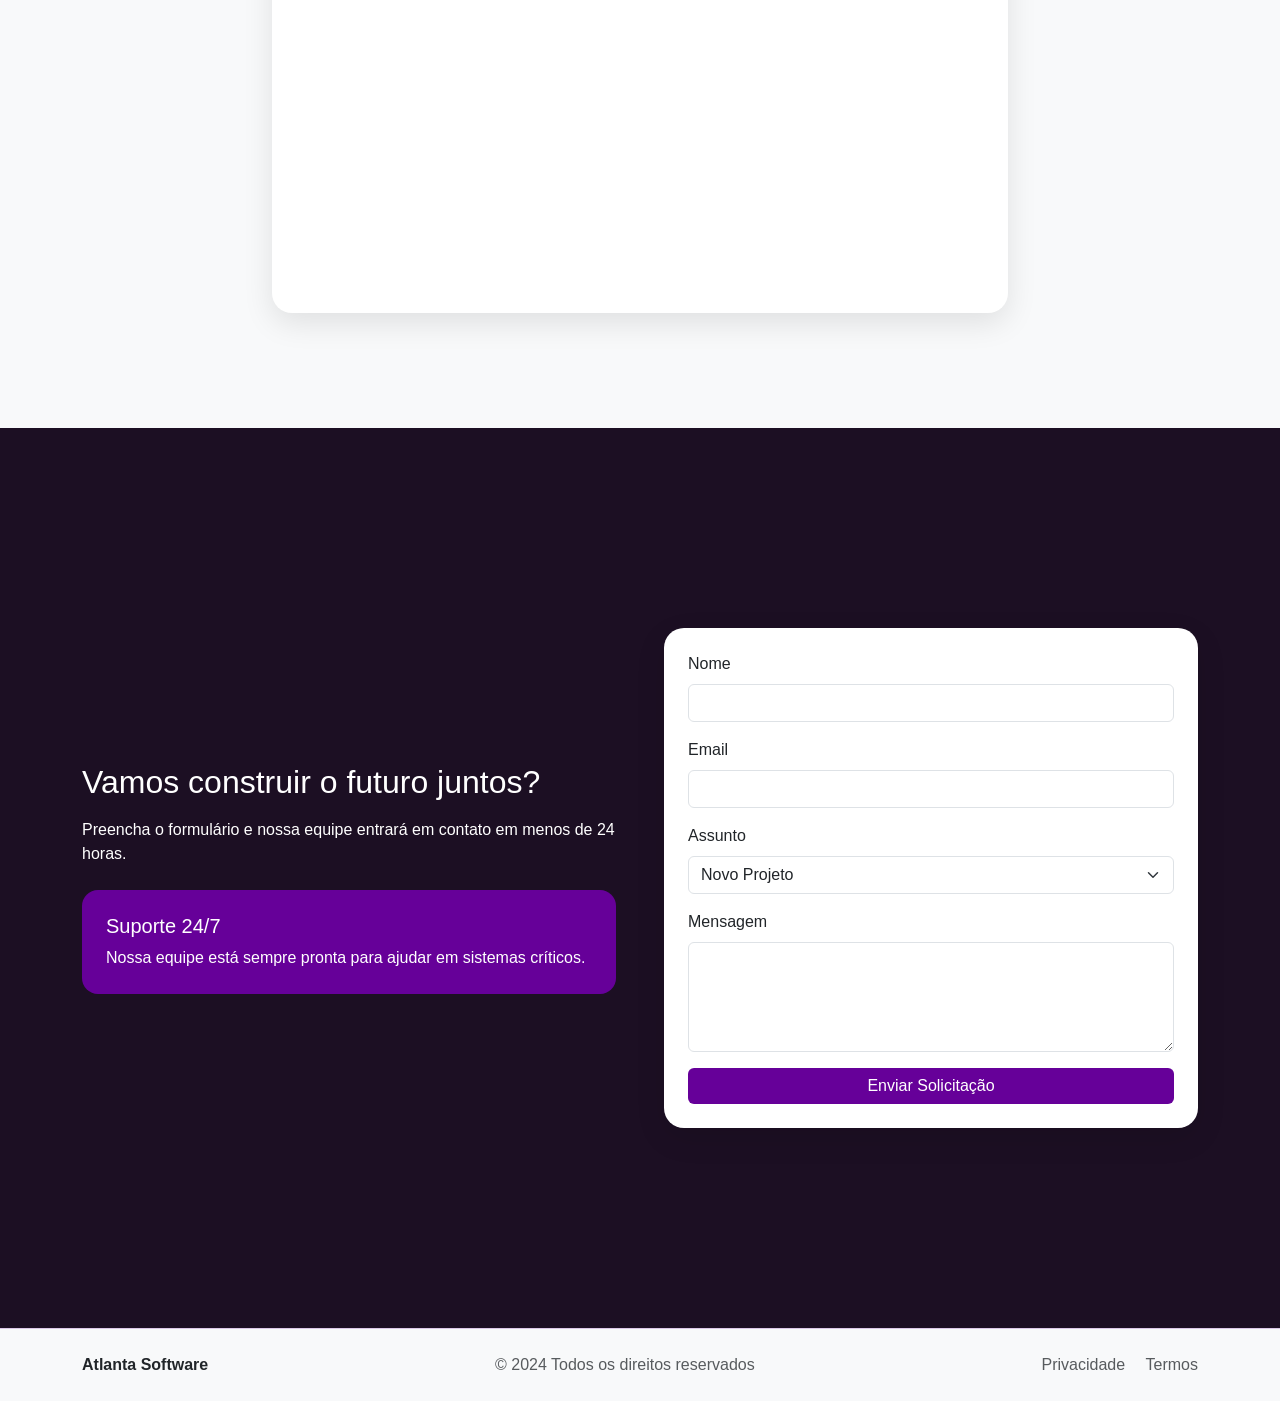
==== commit 2994292e: "adicionando logo na navbar" ====
--- a/View/index.html
+++ b/View/index.html
@@ -18,7 +18,8 @@
 <!-- NAVBAR -->
 <nav class="navbar navbar-expand-lg fixed-top">
     <div class="container">
-        <a class="navbar-brand fw-bold" href="#home">
+        <a class="navbar-brand fw-bold navbar-brand-custom" href="#home">
+            <img src="../View/image/logonav.png" alt="Logo Atlanta" width="40" height="40" class="d-inline-block align-text-top me-2">
             Atlanta <span style="color:#660099;">Software</span> 
         </a>
 
--- a/View/style.css
+++ b/View/style.css
@@ -12,6 +12,13 @@
 background:rgba(255,255,255,0.9);
 backdrop-filter:blur(10px);
 border-bottom:1px solid rgba(102,0,153,0.2);
+}
+
+.navbar-brand-custom {
+    display: flex !important; /* Força o uso de Flexbox */
+    align-items: center;      /* Centraliza verticalmente icon e texto */
+    padding-left: 0;          /* Reseta o padding padrão do Bootstrap */
+    min-width: 250px;         /* Define uma largura mínima para a brand */
 }
 
 .btn-primary-custom{
@@ -180,4 +187,5 @@
 height:200px;
 }
 
-}+}
+
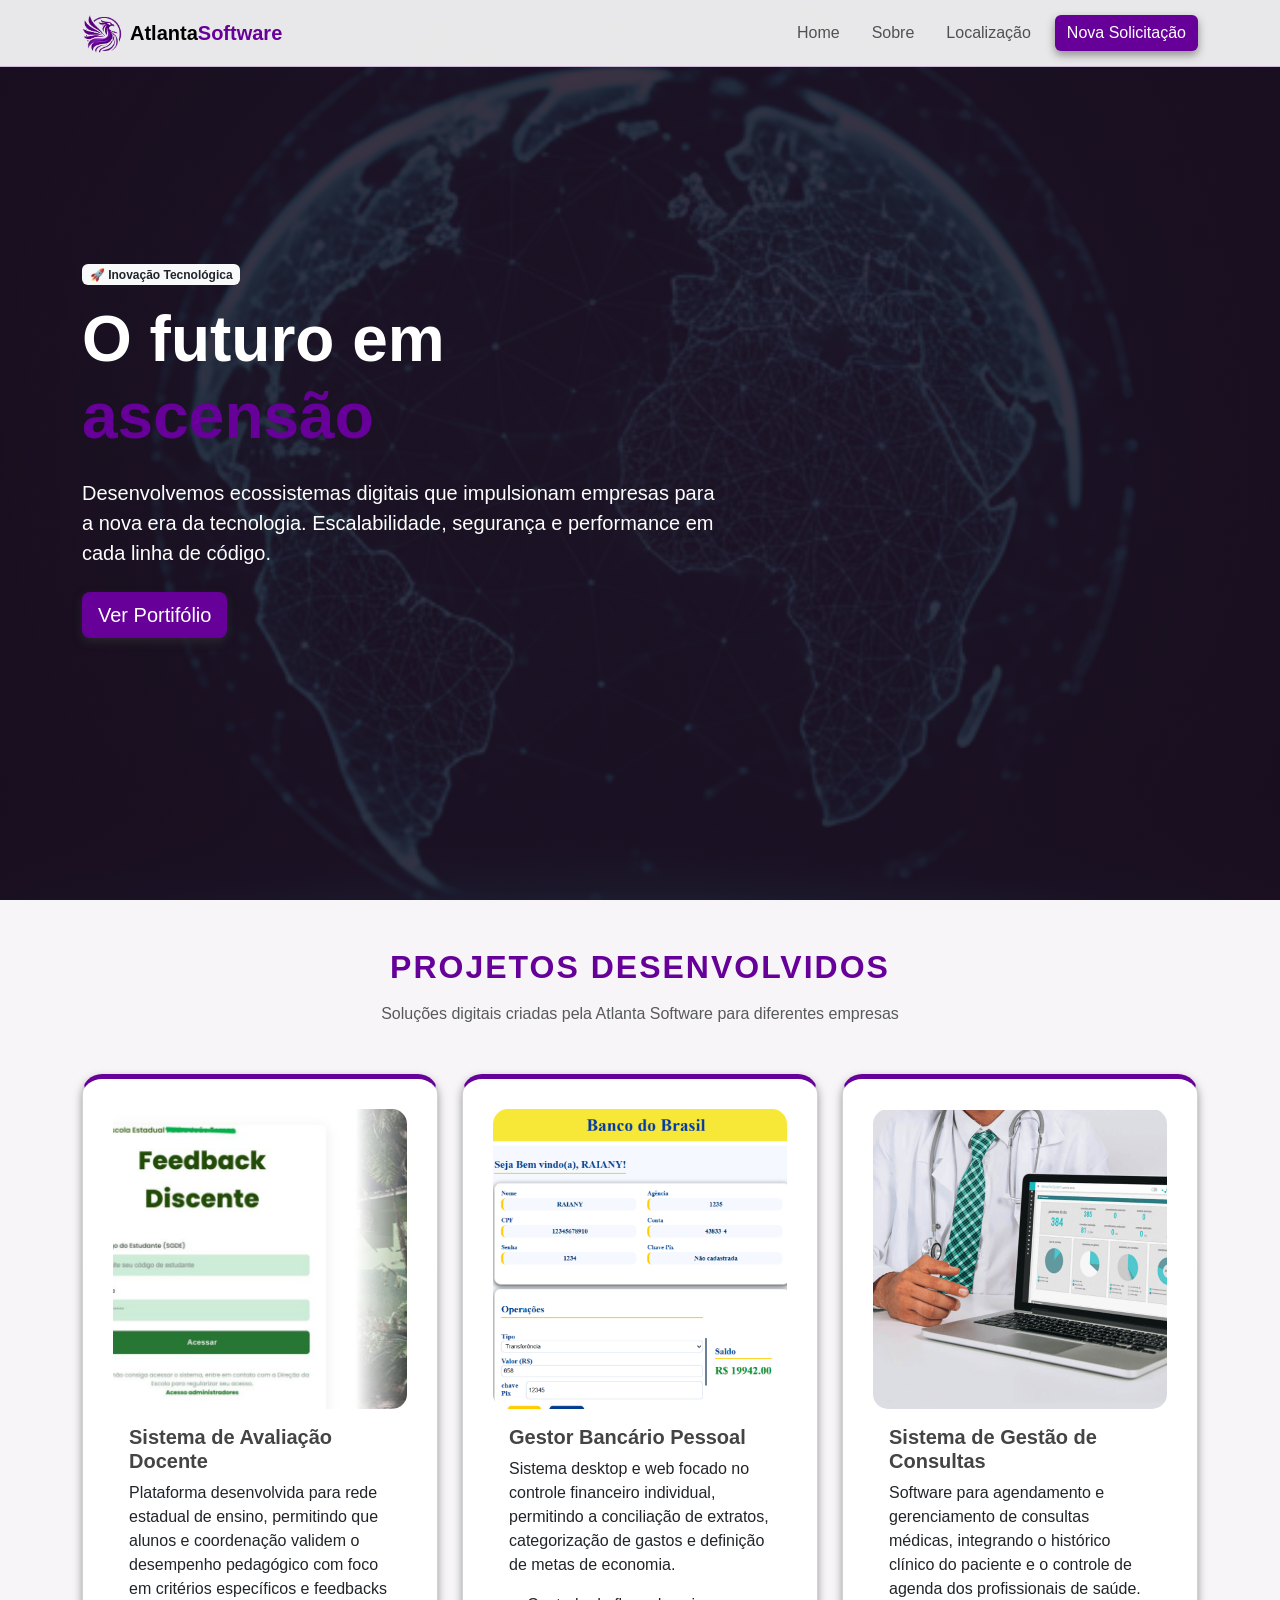
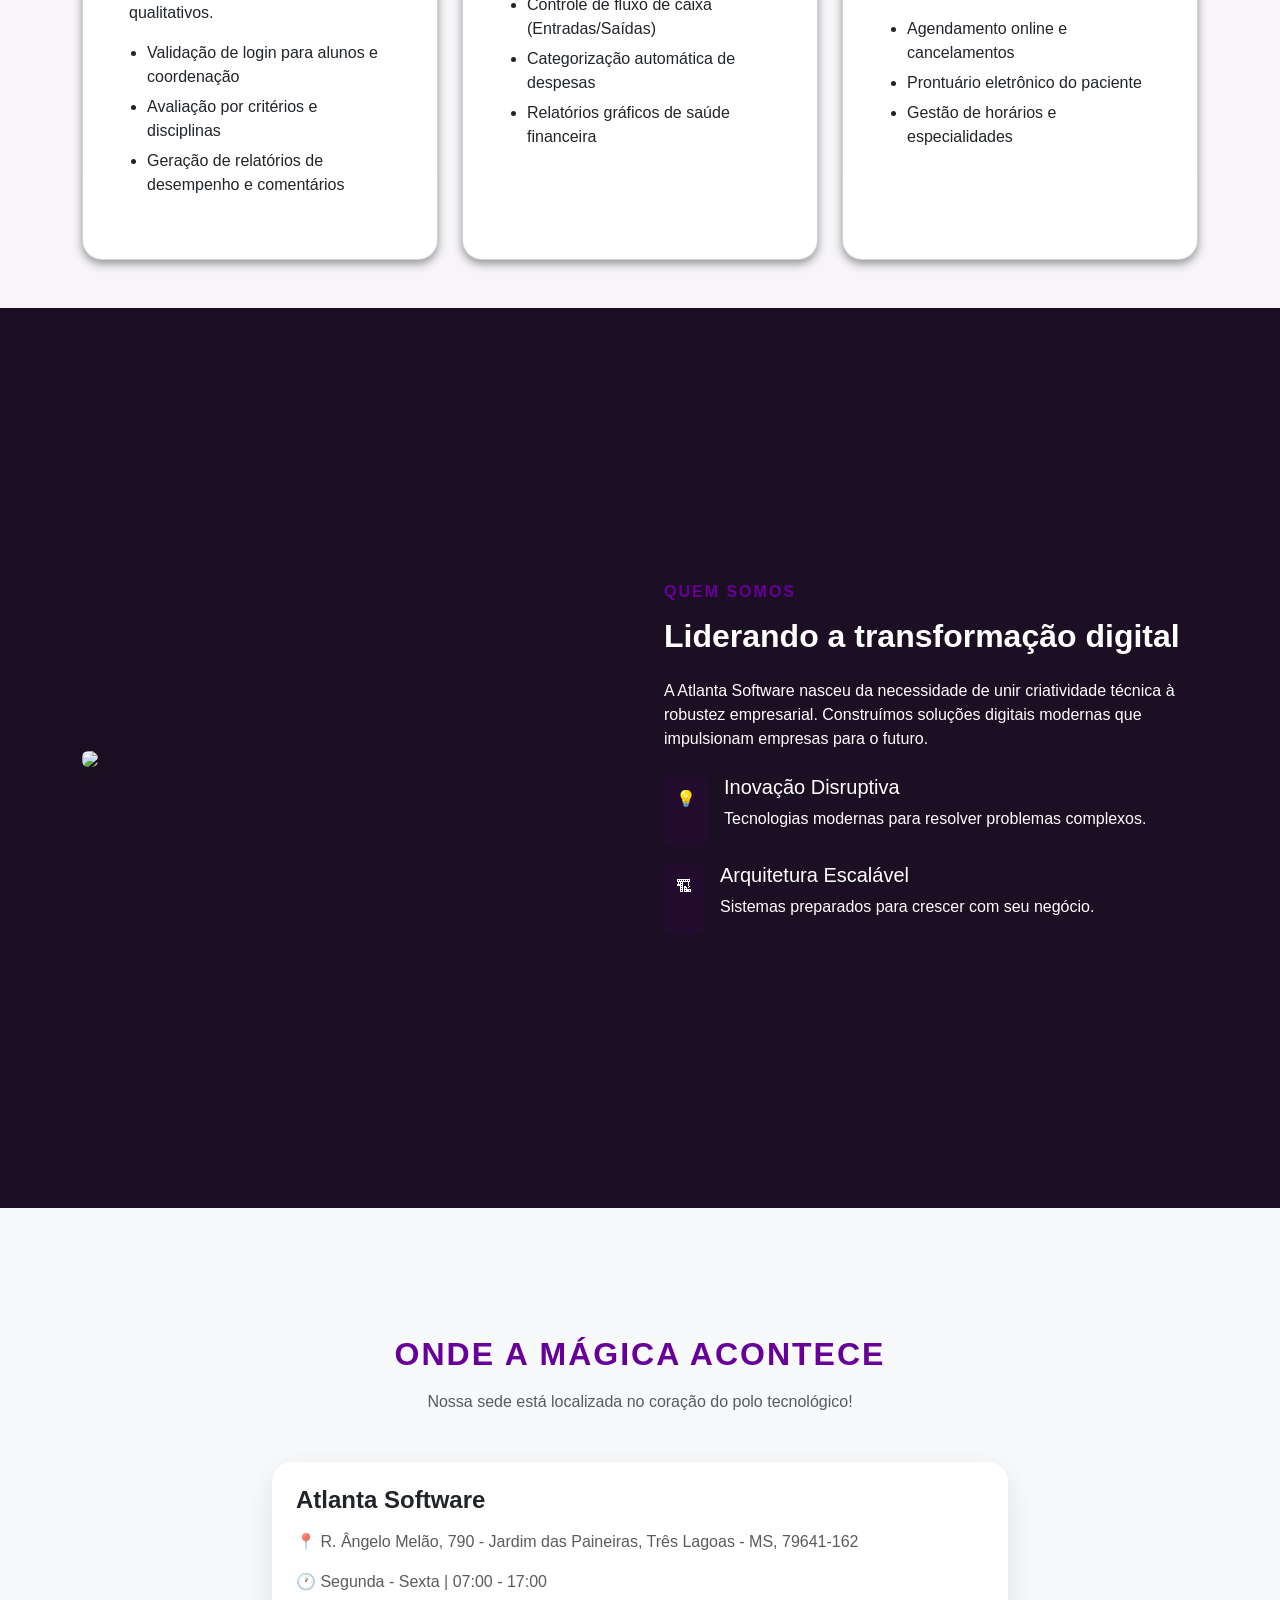
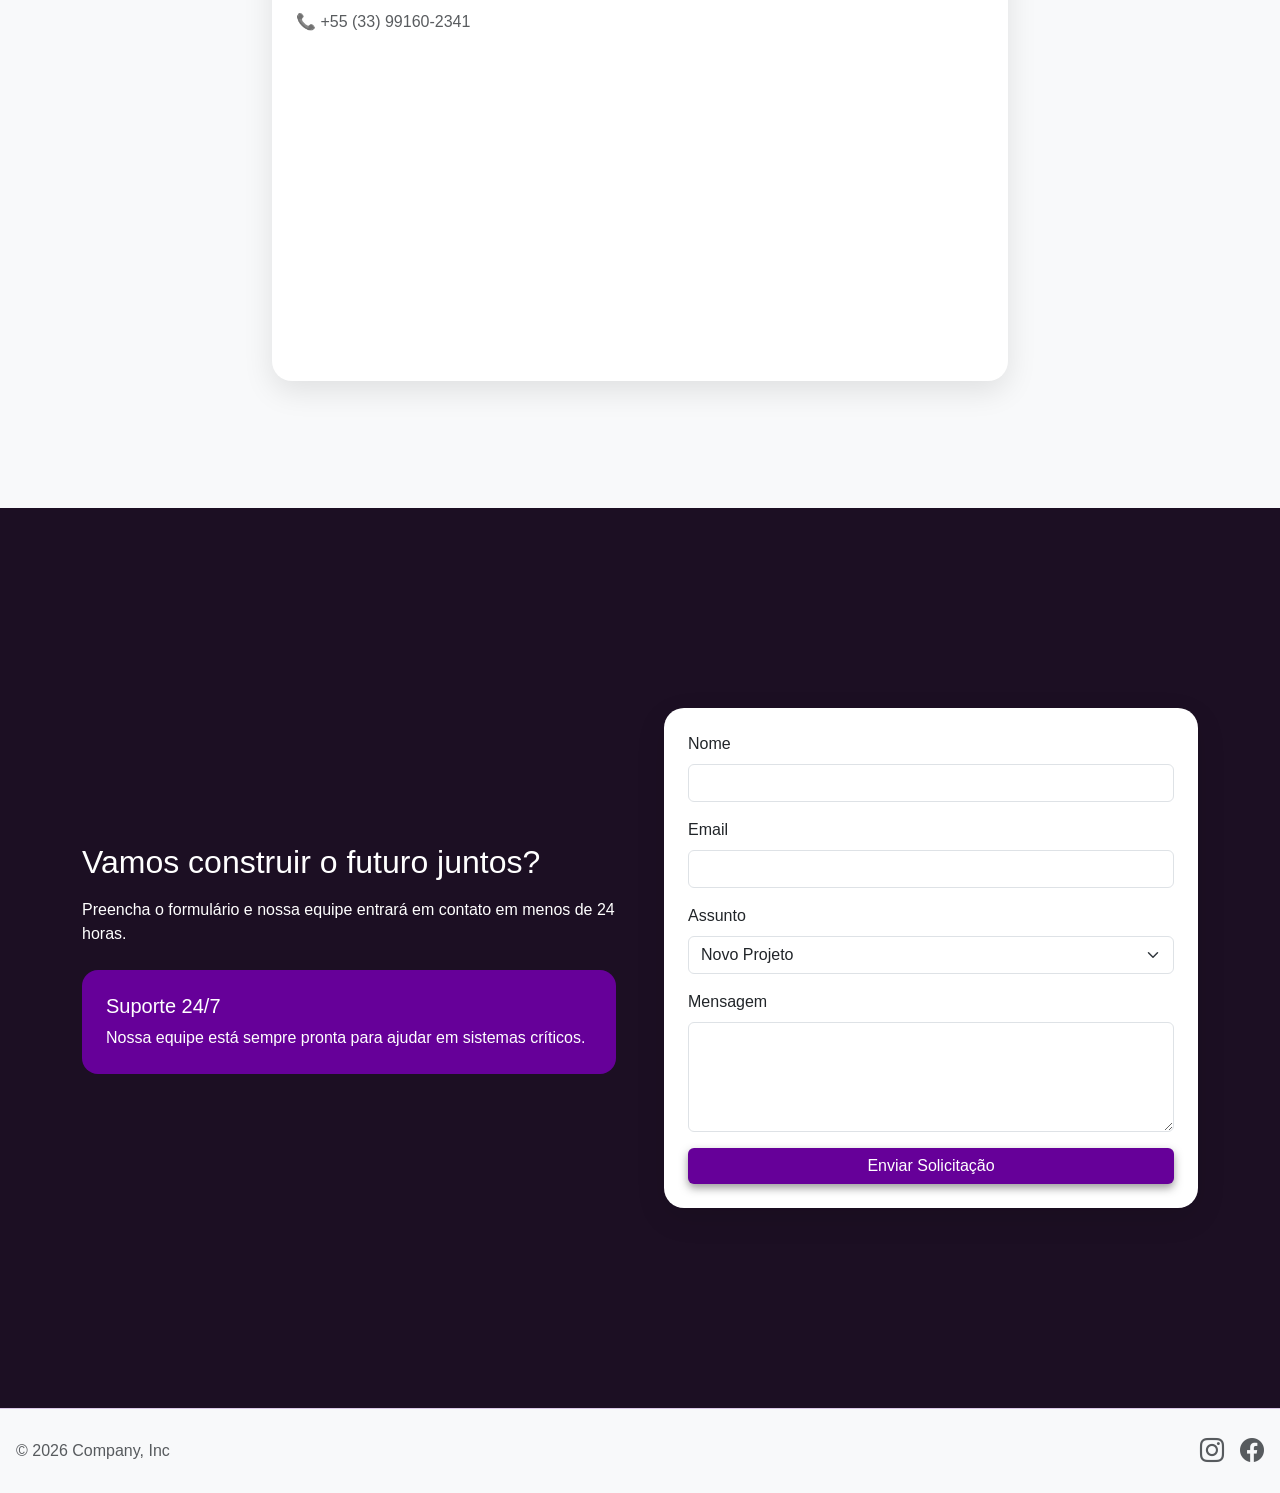
==== commit ebebe17c: "alterando para projetos reais realizados no curso" ====
--- a/View/index.html
+++ b/View/index.html
@@ -10,6 +10,8 @@
 
 <link rel="stylesheet" href="style.css">
 <link rel="stylesheet" href="script.js">
+
+<link rel="stylesheet" href="https://cdn.jsdelivr.net/npm/bootstrap-icons@1.11.3/font/bootstrap-icons.min.css">
 </head>
 
 
@@ -42,13 +44,9 @@
                 <a class="nav-link" href="#localizacao">Localização</a>
                 </li>
 
-                <li class="nav-item">
-                <a class="nav-link" href="#contato">Contato</a>
-                </li>
-
             </ul>
 
-            <a class="btn btn-primary-custom ms-3">Fale Conosco</a>
+            <a class="btn btn-primary-custom ms-3 text-white" href="#contato">Nova Solicitação</a>
 
         </div>
     </div>
@@ -74,13 +72,11 @@
                 Escalabilidade, segurança e performance em cada linha de código.
                 </p>
 
+                
                 <button class="btn btn-primary-custom btn-lg me-3">
-                Começar Agora
+                <a class="nav-link" href="#projetos">Ver Portifólio</a>
                 </button>
 
-                <button class="btn btn-outline-light btn-lg">
-                Ver Portfólio
-                </button>
 
             </div>
         </div>
@@ -110,21 +106,16 @@
                     class="card-img-top">
 
                     <div class="card-body">
-                        <h5 class="card-title">Sistema de Gestão Comercial</h5>
-
-                        <p class="projeto-cliente">
-                        Cliente: TechMarket Solutions
+                        <h5 class="card-title projeto-nome">Sistema de Avaliação Docente</h5>
+
+                        <p class="card-text">
+                        Plataforma desenvolvida para rede estadual de ensino, permitindo que alunos e coordenação validem o desempenho pedagógico com foco em critérios específicos e feedbacks qualitativos.
                         </p>
 
-                        <p class="card-text">
-                        Sistema completo de controle de vendas, estoque e relatórios
-                        inteligentes para empresas de médio porte.
-                        </p>
-
                         <ul>
-                        <li>Dashboard analítico</li>
-                        <li>Controle de estoque</li>
-                        <li>Relatórios financeiros</li>
+                            <li>Validação de login para alunos e coordenação</li>
+                            <li>Avaliação por critérios e disciplinas</li>
+                            <li>Geração de relatórios de desempenho e comentários</li>
                         </ul>
                     </div>
 
@@ -137,26 +128,21 @@
             <div class="col-md-6 col-lg-4">
                 <div class="card projeto-card h-100">
 
-                    <img src="../View/image/PROJ2.jpg"
+                    <img src="../View/image/PROJ2.png"
                     class="card-img-top">
 
                     <div class="card-body">
-                        <h5 class="card-title">Plataforma Educacional</h5>
-
-                        <p class="projeto-cliente">
-                        Cliente: EduSmart Academy
-                        </p>
-
-                        <p class="card-text">
-                        Plataforma de ensino online com cursos, videoaulas,
-                        avaliações automáticas e painel para professores.
-                        </p>
-
-                        <ul>
-                        <li>Streaming de aulas</li>
-                        <li>Painel do aluno</li>
-                        <li>Gestão de cursos</li>
-                        </ul>
+                        <h5 class="card-title projeto-nome">Gestor Bancário Pessoal</h5>
+
+                    <p class="card-text">
+                    Sistema desktop e web focado no controle financeiro individual, permitindo a conciliação de extratos, categorização de gastos e definição de metas de economia.
+                    </p>
+
+                    <ul>
+                        <li>Controle de fluxo de caixa (Entradas/Saídas)</li>
+                        <li>Categorização automática de despesas</li>
+                        <li>Relatórios gráficos de saúde financeira</li>
+                    </ul>
                     </div>
 
                 </div>
@@ -166,25 +152,20 @@
             <div class="col-md-6 col-lg-4">
                 <div class="card projeto-card h-100">
 
-                    <img src="../View/image/PROJ3.jpg"
+                    <img src="../View/image/PROJ3.png"
                     class="card-img-top">
 
                     <div class="card-body">
-                        <h5 class="card-title">Aplicativo de Delivery</h5>
-
-                        <p class="projeto-cliente">
-                        Cliente: FastBite Food Tech
+                        <h5 class="card-title projeto-nome">Sistema de Gestão de Consultas</h5>
+
+                        <p class="card-text">
+                        Software para agendamento e gerenciamento de consultas médicas, integrando o histórico clínico do paciente e o controle de agenda dos profissionais de saúde.
                         </p>
 
-                        <p class="card-text">
-                        Aplicativo mobile para delivery com rastreamento
-                        de pedidos, pagamentos online e gestão de restaurantes.
-                        </p>
-
                         <ul>
-                        <li>App Android e iOS</li>
-                        <li>Rastreamento de pedidos</li>
-                        <li>Painel administrativo</li>
+                            <li>Agendamento online e cancelamentos</li>
+                            <li>Prontuário eletrônico do paciente</li>
+                            <li>Gestão de horários e especialidades</li>
                         </ul>
                     </div>
                 </div>
@@ -254,14 +235,14 @@
                 <div class="location-card p-4">
                     <h4 class="fw-bold mb-3"> Atlanta Software </h4>
 
-                    <p class="text-muted">📍 Praça Cordovil Pinto Coelho, 165 Ed. Veneza – 7º Andar – Centro Manhuaçu – MG – 36900-000</p>
-
-                    <p class="text-muted">🕐 Segunda - Sexta | 08:00 - 18:00 </p>
+                    <p class="text-muted">📍 R. Ângelo Melão, 790 - Jardim das Paineiras, Três Lagoas - MS, 79641-162</p>
+
+                    <p class="text-muted">🕐 Segunda - Sexta | 07:00 - 17:00 </p>
 
                     <p class="text-muted"> 📞 +55 (33) 99160-2341 </p>
 
                     <iframe
-                        src="https://www.google.com/maps/embed?pb=!1m18!1m12!1m3!1d7486.0729296639165!2d-42.04357100642091!3d-20.2573224!2m3!1f0!2f0!3f0!3m2!1i1024!2i768!4f13.1!3m3!1m2!1s0xbb03e64a7d67b3%3A0xe2b5418322b413de!2sPra%C3%A7a%20Cordovil%20Pinto%20Coelho!5e0!3m2!1spt-BR!2sbr!4v1773169496771!5m2!1spt-BR!2sbr"
+                        src="https://www.google.com/maps/embed?pb=!1m18!1m12!1m3!1d3730.6875996317954!2d-51.70848302475073!3d-20.763452480820323!2m3!1f0!2f0!3f0!3m2!1i1024!2i768!4f13.1!3m3!1m2!1s0x9490986742d159b1%3A0xbcaf71f3adf22558!2sInstituto%20Federal%20de%20Mato%20Grosso%20do%20Sul%20(IFMS)%20-%20Campus%20Tr%C3%AAs%20Lagoas!5e0!3m2!1spt-BR!2sbr!4v1773274208741!5m2!1spt-BR!2sbr"
                         width="100%"
                         height="300"
                         style="border:0;border-radius:15px;">
@@ -336,28 +317,23 @@
 
 
 <!-- FOOTER -->
-<footer class="py-4 bg-light">
-    <div class="container">
-        <div class="d-flex flex-column flex-md-row justify-content-between align-items-center">
-            <strong>Atlanta Software</strong>
-
-            <p class="text-muted mb-0">
-            © 2024 Todos os direitos reservados
-            </p>
-
-            <div>
-                <a href="#" class="me-3 text-decoration-none text-muted">
-                Privacidade
-                </a>
-
-                <a href="#" class="text-decoration-none text-muted">
-                Termos
-                </a>
-            </div>
-
-        </div>
-    </div>
-</footer>
+<footer class="d-flex flex-wrap justify-content-between align-items-center py-4 bg-light p-3"> 
+    <div class="col-md-4  d-flex align-items-center"> 
+        <span class="mb-3 mb-md-0 text-body-secondary">© 2026 Company, Inc</span>
+    </div> 
+    <ul class="nav col-md-4 justify-content-end list-unstyled d-flex"> 
+        <li class="ms-3">
+            <a class="text-body-secondary" href="https://www.instagram.com/atlantasoftware/" aria-label="Instagram">
+                <i class="bi bi-instagram" style="font-size: 24px;"></i>
+            </a>
+        </li> 
+        <li class="ms-3">
+            <a class="text-body-secondary" href="https://www.facebook.com/tl.ifms" aria-label="Instagram">
+                <i class="bi bi-facebook" style="font-size: 24px;"></i>
+            </a>
+        </li> 
+    </ul> 
+</footer> 
 
 <script src="https://cdn.jsdelivr.net/npm/bootstrap@5.3.8/dist/js/bootstrap.bundle.min.js" integrity="sha384-FKyoEForCGlyvwx9Hj09JcYn3nv7wiPVlz7YYwJrWVcXK/BmnVDxM+D2scQbITxI" crossorigin="anonymous"></script>
 
--- a/View/style.css
+++ b/View/style.css
@@ -25,10 +25,22 @@
 background:var(--primary);
 color:white;
 border:none;
+box-shadow: 0 4px 8px 0 rgba(56, 56, 56, 0.5);
+transition: 0.3s;
 }
 
 .btn-primary-custom:hover{
 background:#53007a;
+transform: scale(1.1);
+}
+
+.btn-outline-light{
+box-shadow: 0 4px 8px 0 rgba(56, 56, 56, 0.5);
+transition: 0.3s;
+}
+
+.btn-outline-light:hover{
+transform: scale(1.1);
 }
 
 section{
@@ -76,15 +88,6 @@
 border-top:1px solid rgba(102,0,153,0.2);
 }
 
-.carousel-control-prev,
-.carousel-control-next{
-width:50px;
-height:50px;
-background:#660099;
-border-radius:50%;
-top:50%;
-transform:translateY(-50%);
-}
 
 /* ===== CARROSSEL PROJETOS ===== */
 
@@ -98,8 +101,13 @@
 background:white;
 border-radius:20px;
 padding:30px;
-box-shadow:0 15px 35px rgba(0,0,0,0.1);
+box-shadow: 0 4px 8px 0 rgba(56, 56, 56, 0.5);
+transition: 0.3s;
 border-top:5px solid #660099;
+}
+
+.projeto-card:hover{
+transform: scale(1.05);
 }
 
 .projeto-card img{
@@ -117,7 +125,7 @@
 
 /* nome da empresa */
 
-.projeto-cliente{
+.projeto-nome{
 font-weight:600;
 color:#444;
 }
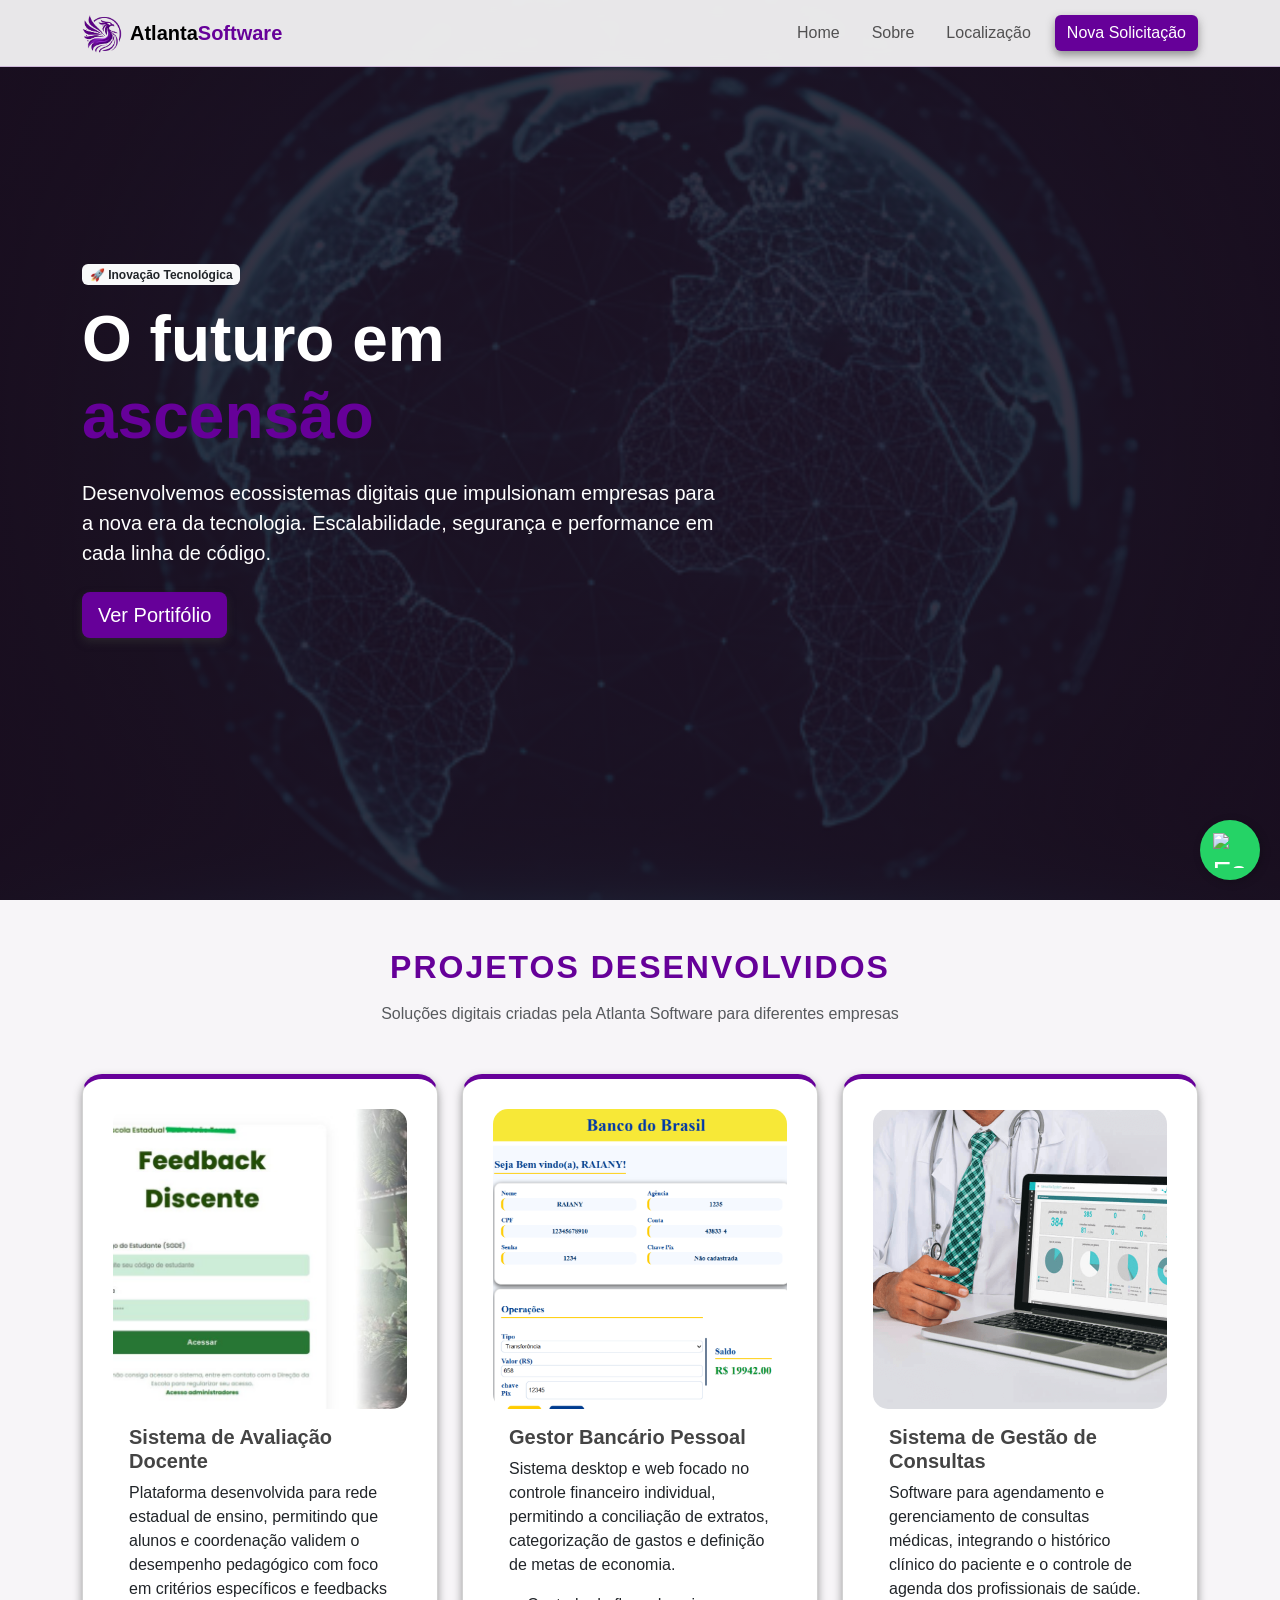
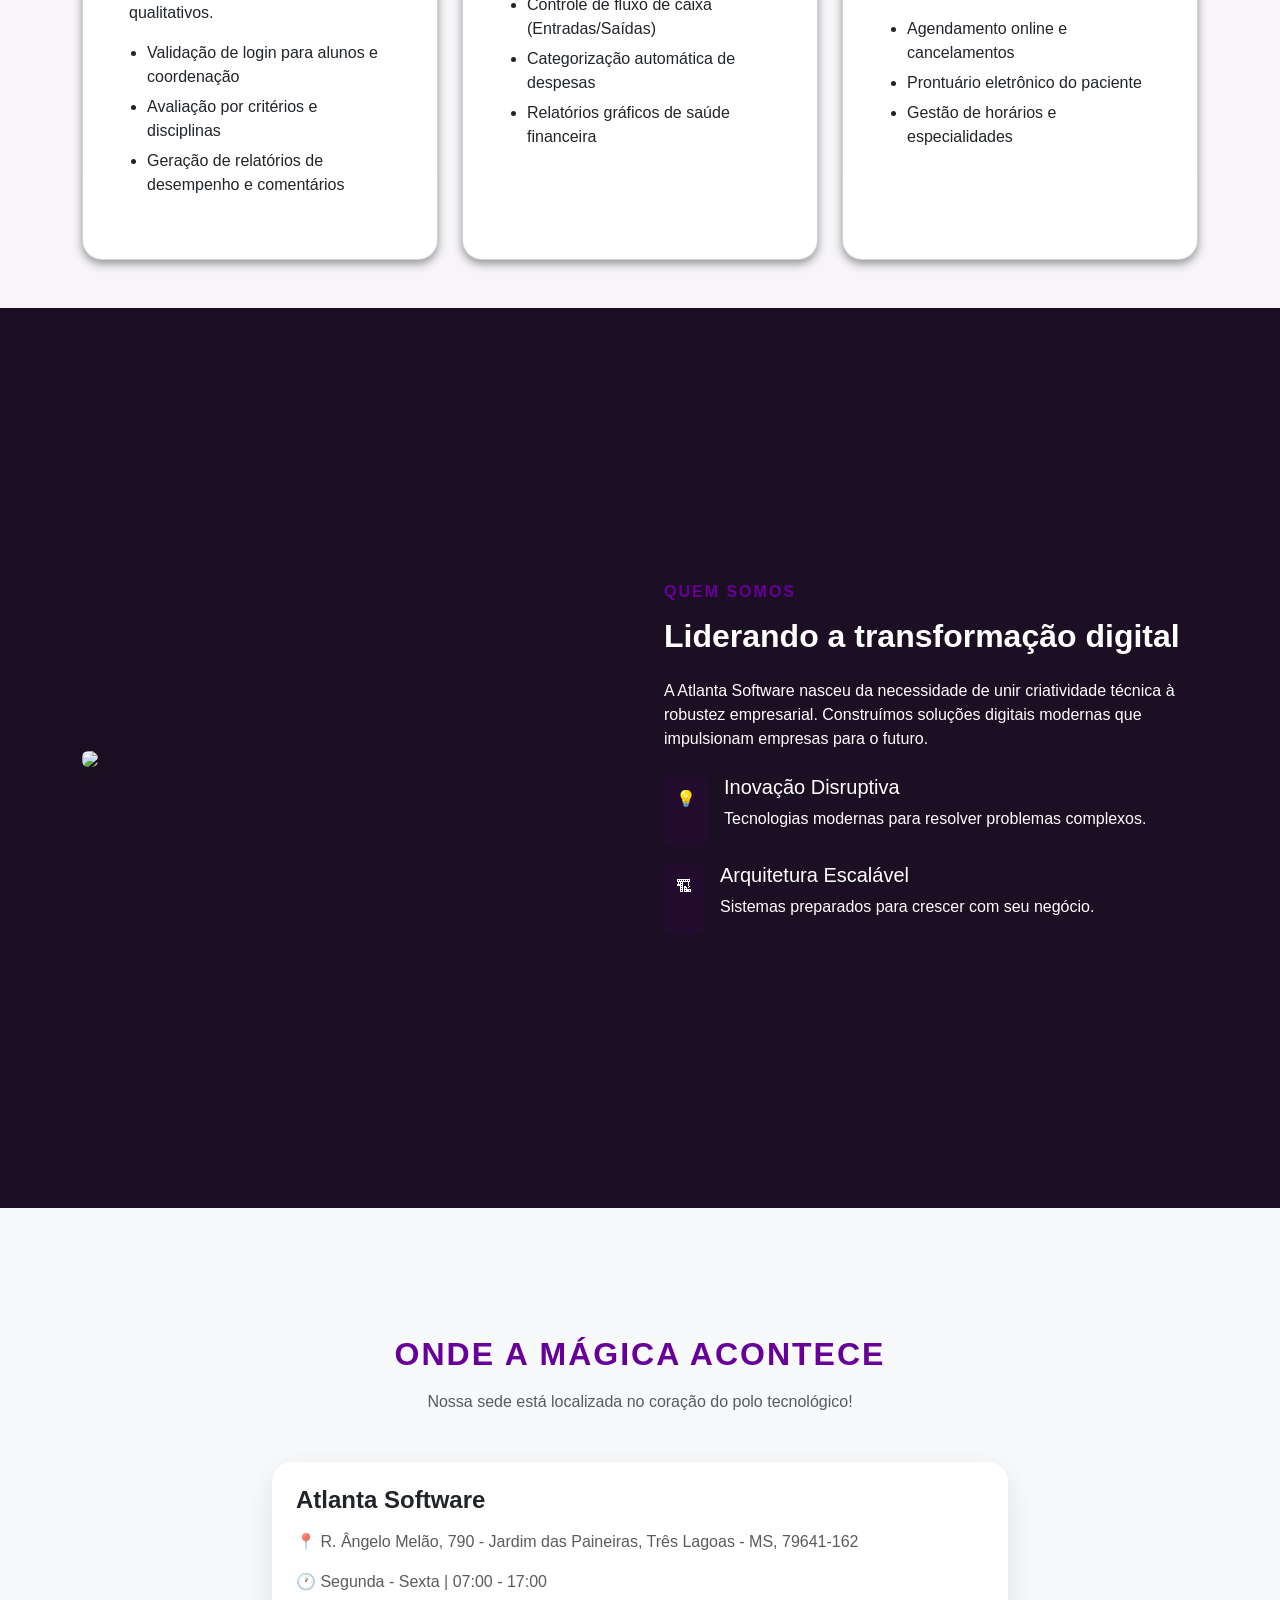
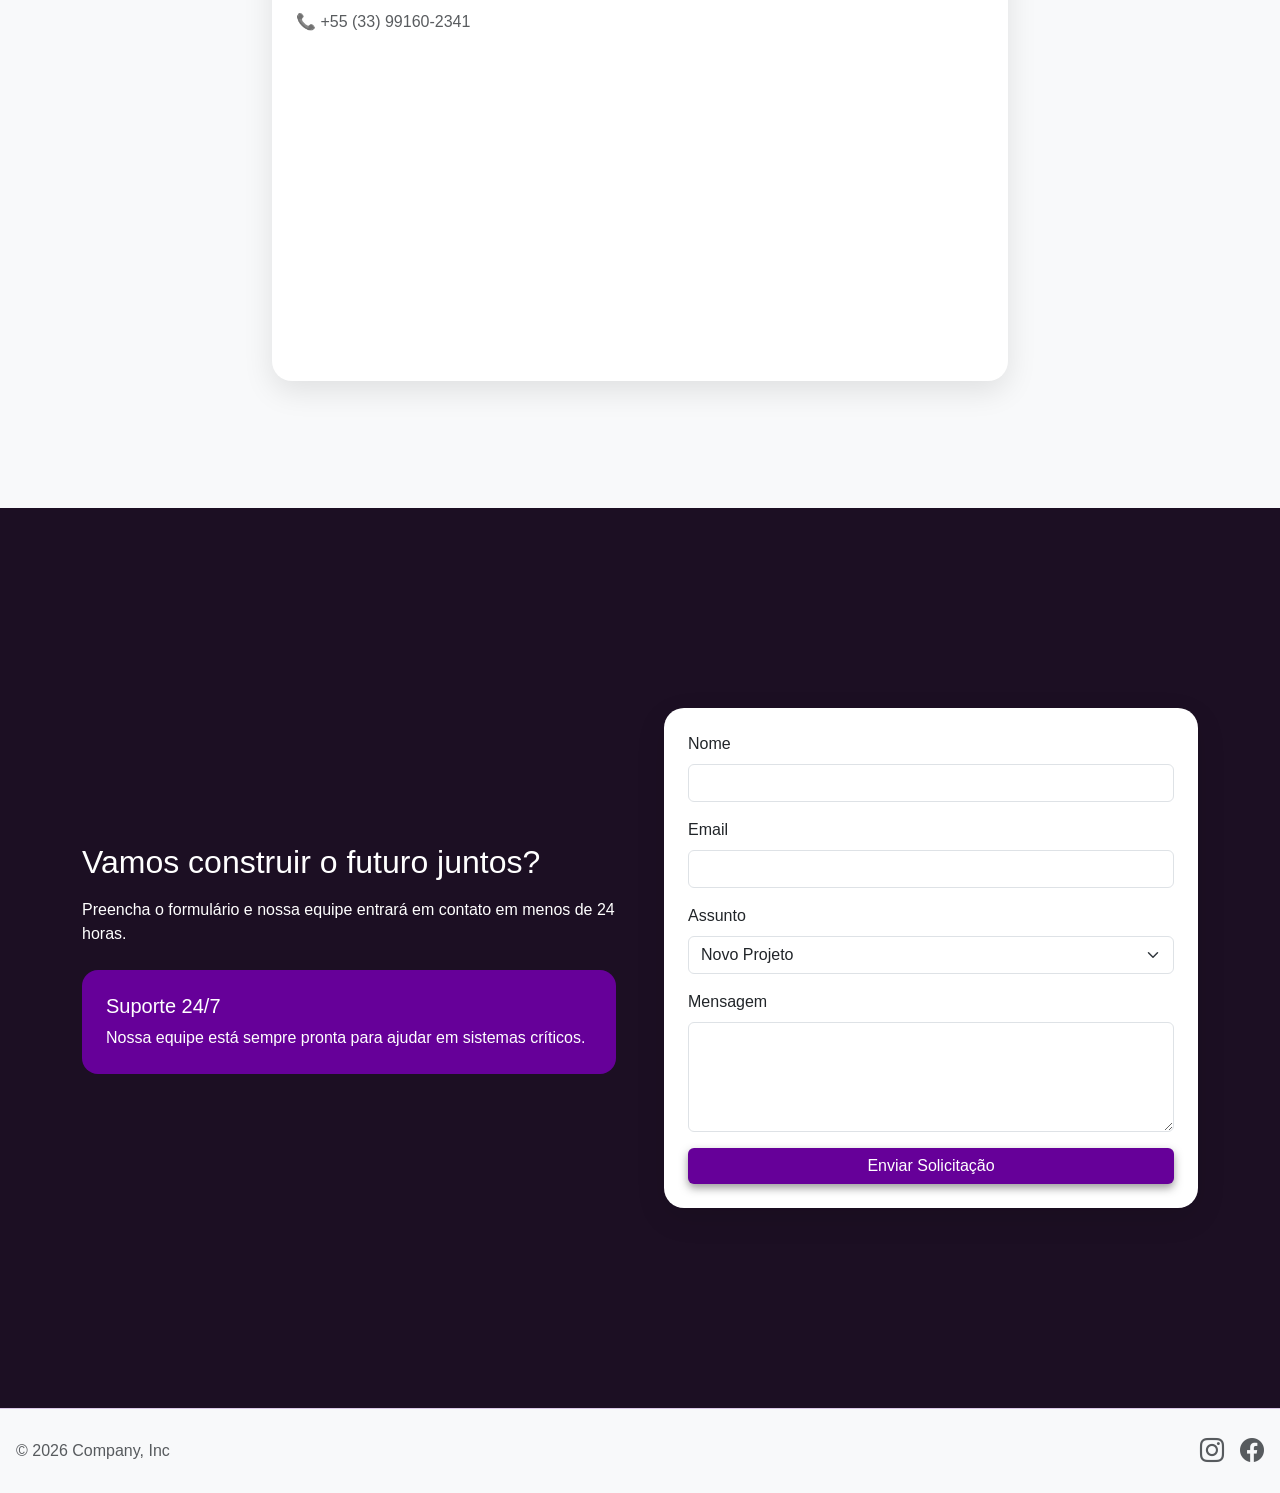
==== commit 174b0dc8: "whatsapp" ====
--- a/View/index.html
+++ b/View/index.html
@@ -335,6 +335,10 @@
     </ul> 
 </footer> 
 
+<a href="https://wa.me/5567991602341" class="whatsapp-float" target="_blank" rel="noopener noreferrer">
+    <img src="https://upload.wikimedia.org/wikipedia/commons/6/6b/WhatsApp.svg" alt="Fale conosco no WhatsApp">
+</a>
+
 <script src="https://cdn.jsdelivr.net/npm/bootstrap@5.3.8/dist/js/bootstrap.bundle.min.js" integrity="sha384-FKyoEForCGlyvwx9Hj09JcYn3nv7wiPVlz7YYwJrWVcXK/BmnVDxM+D2scQbITxI" crossorigin="anonymous"></script>
 
 </body>
--- a/View/style.css
+++ b/View/style.css
@@ -179,21 +179,31 @@
 background:#4b0073;
 }
 
-/* responsivo */
-
-@media (max-width: 768px){
-
-.carousel-control-prev{
-left:-10px;
-}
-
-.carousel-control-next{
-right:-10px;
-}
-
-.projeto-card img{
-height:200px;
-}
-
-}
-
+.whatsapp-float {
+    position: fixed;
+    width: 60px;
+    height: 60px;
+    bottom: 20px; /* Distância da borda inferior */
+    right: 20px;  /* Distância da borda direita */
+    background-color: #25d366;
+    color: #FFF;
+    border-radius: 50px;
+    text-align: center;
+    font-size: 30px;
+    box-shadow: 2px 2px 10px rgba(0, 0, 0, 0.2);
+    z-index: 1000; /* Garante que fique acima de outros elementos */
+    display: flex;
+    align-items: center;
+    justify-content: center;
+    transition: transform 0.3s ease;
+}
+
+.whatsapp-float:hover {
+    transform: scale(1.1); /* Efeito de aumentar ao passar o mouse */
+    background-color: #128c7e;
+}
+
+.whatsapp-float img {
+    width: 35px; /* Ajuste do tamanho da logo interna */
+    height: 35px;
+}
